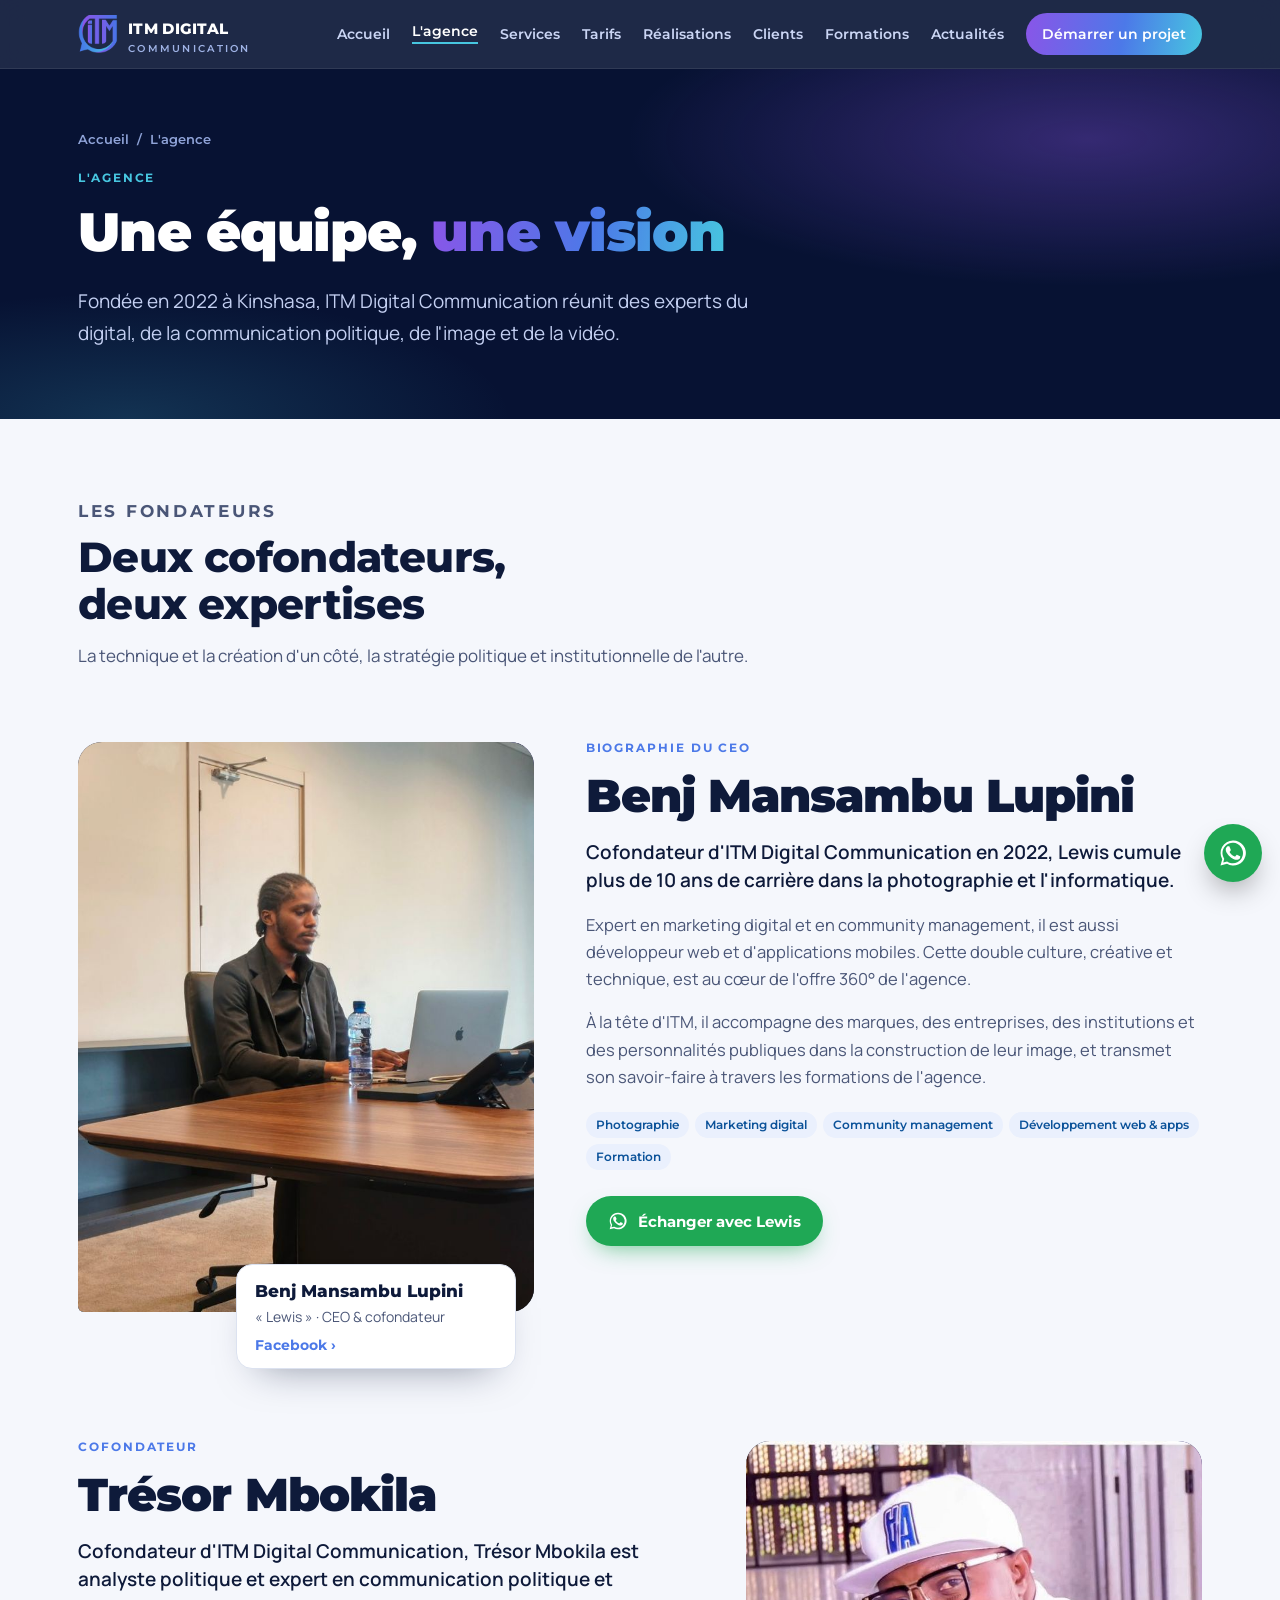
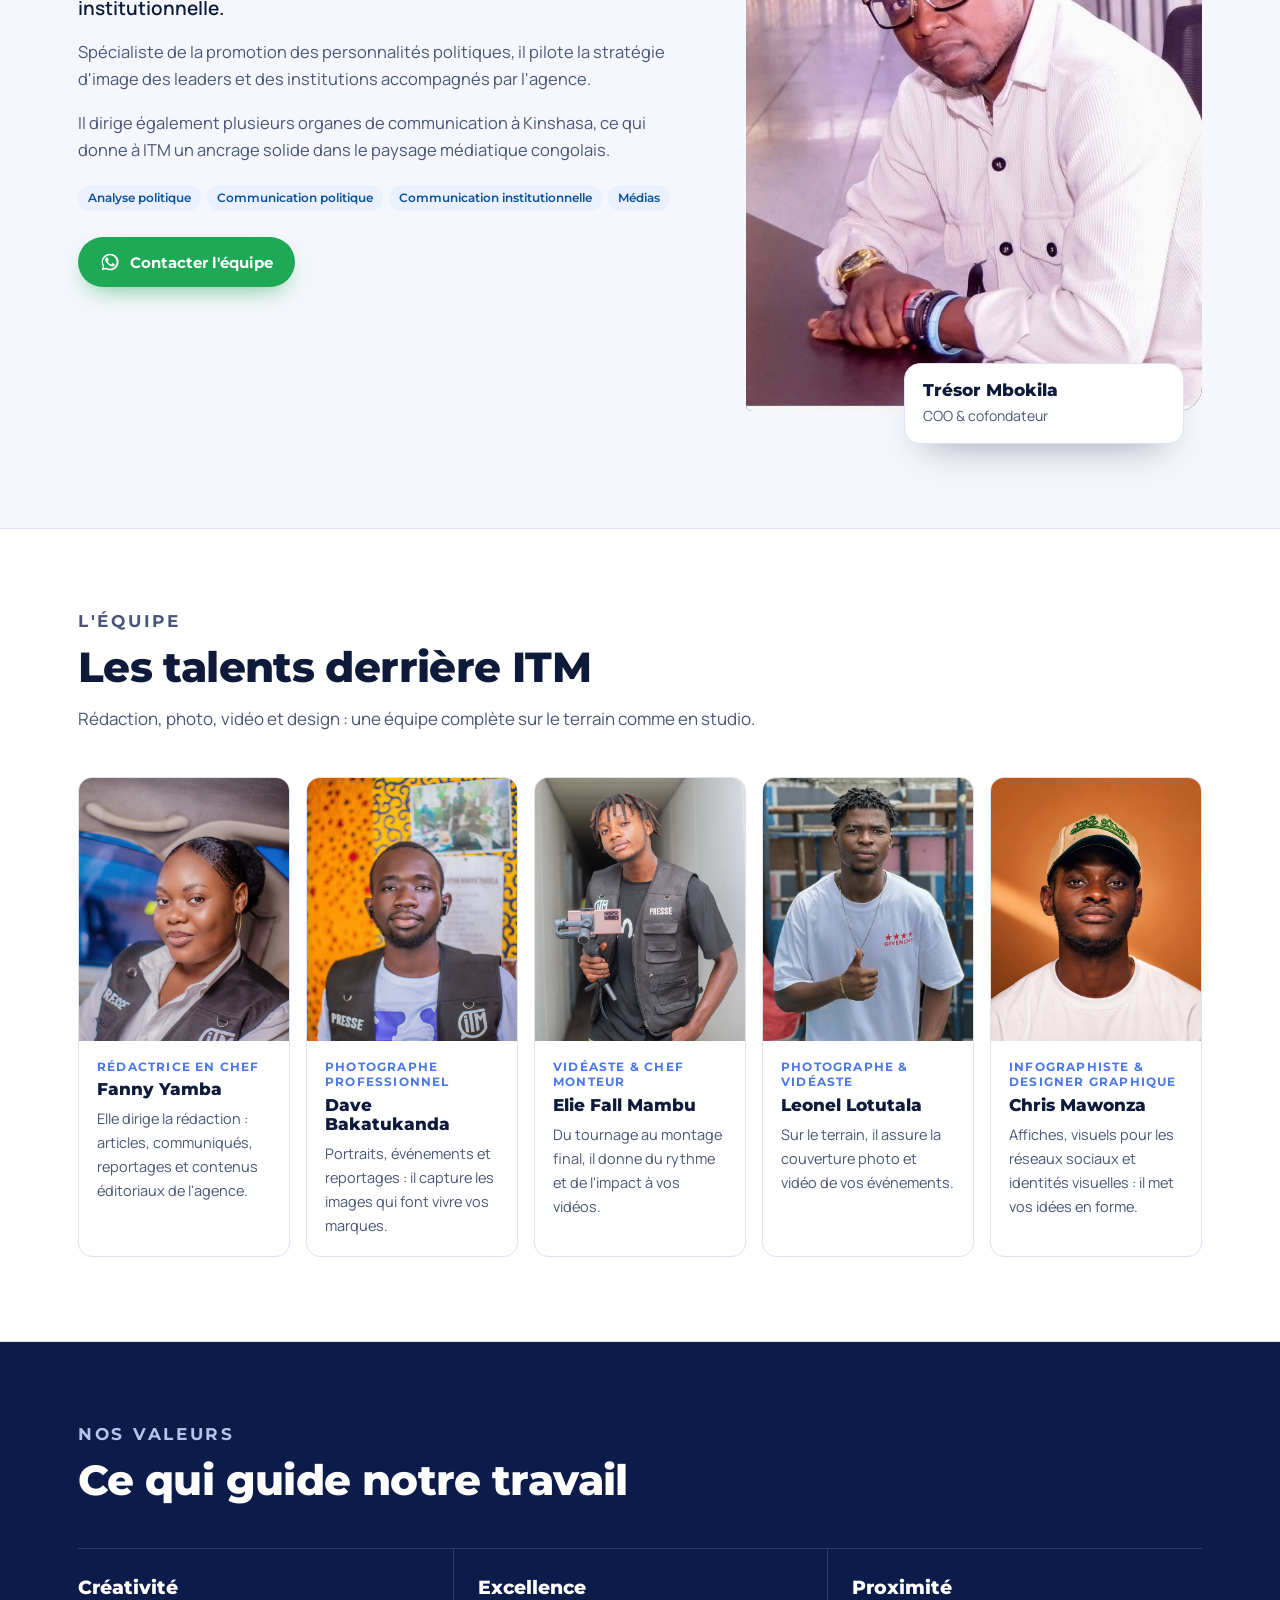
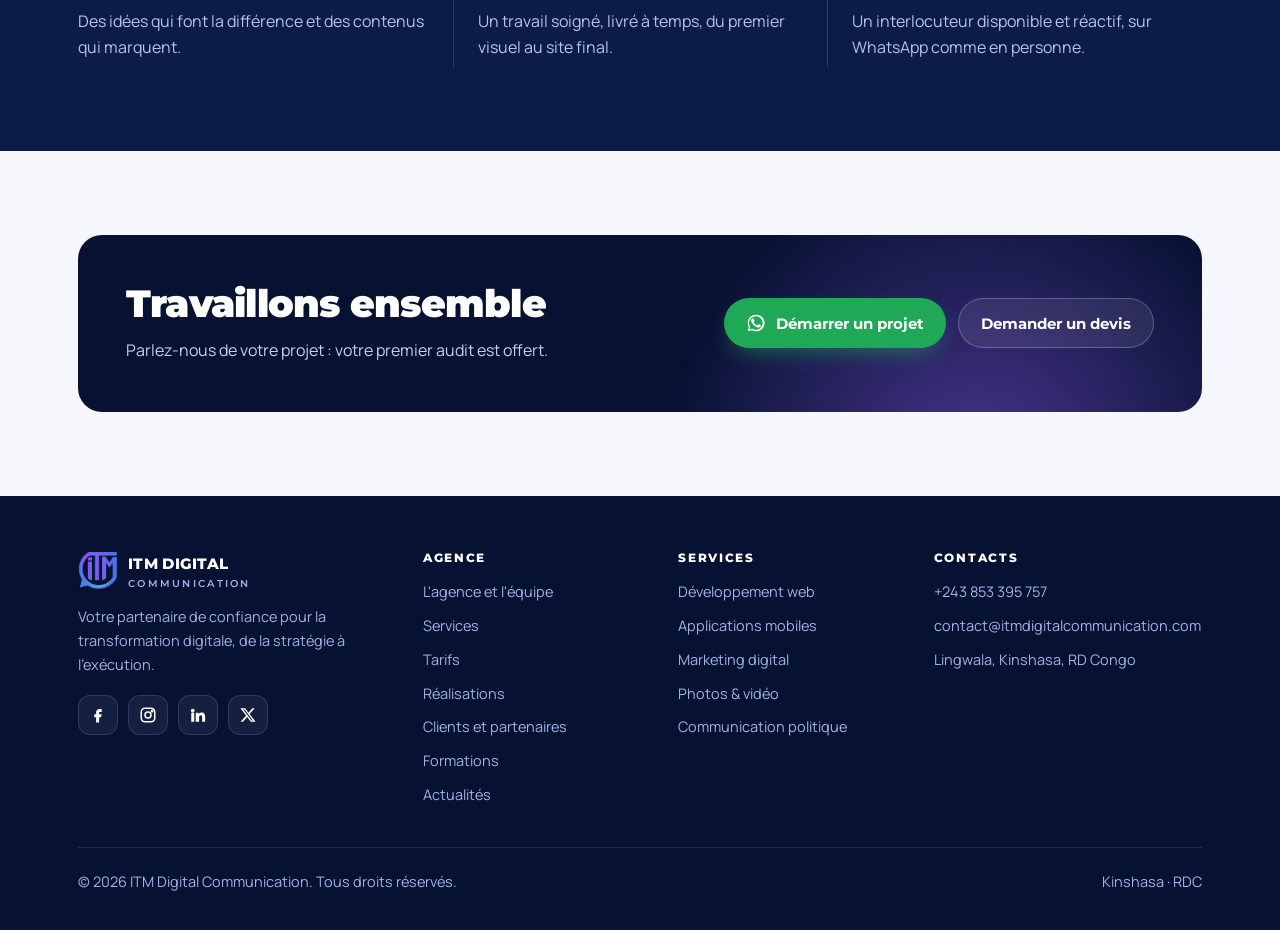
==== a-propos/index.html @ 5e66fd8f "WhatsApp : lien WhatsApp Business officiel de l'agence sur tous les boutons Co-Authored-By: Claude O" ====
<!doctype html>
<html lang="fr">
<head>
<meta charset="utf-8">
<meta name="viewport" content="width=device-width, initial-scale=1, viewport-fit=cover">
<title>L'agence et l'équipe : Benj Mansambu Lupini, CEO | ITM Digital Communication</title>
<meta name="description" content="Découvrez ITM Digital Communication, son CEO Benj Mansambu Lupini et l'équipe qui accompagne marques, entreprises et personnalités à Kinshasa.">
<link rel="canonical" href="https://itmdigitalcommunication.com/a-propos/">
<meta name="theme-color" content="#071233">
<link rel="icon" type="image/png" href="../assets/favicon.png">
<meta property="og:type" content="website">
<meta property="og:site_name" content="ITM Digital Communication">
<meta property="og:title" content="L'agence et l'équipe : Benj Mansambu Lupini, CEO | ITM Digital Communication">
<meta property="og:description" content="Découvrez ITM Digital Communication, son CEO Benj Mansambu Lupini et l'équipe qui accompagne marques, entreprises et personnalités à Kinshasa.">
<meta property="og:url" content="https://itmdigitalcommunication.com/a-propos/">
<meta property="og:image" content="https://itmdigitalcommunication.com/assets/itm-logo.png">
<meta property="og:locale" content="fr_CD">
<link rel="preconnect" href="https://fonts.googleapis.com">
<link rel="preconnect" href="https://fonts.gstatic.com" crossorigin>
<link rel="stylesheet" href="https://fonts.googleapis.com/css2?family=Montserrat:wght@500;700;800;900&family=Manrope:wght@400;500;600;700&display=swap">
<link rel="stylesheet" href="../assets/style.css?v=d82f6a3d">
<script type="application/ld+json">{"@context": "https://schema.org", "@type": "ProfessionalService", "name": "ITM Digital Communication", "url": "https://itmdigitalcommunication.com/", "logo": "https://itmdigitalcommunication.com/assets/itm-logo.png", "image": "https://itmdigitalcommunication.com/assets/itm-logo.png", "email": "contact@itmdigitalcommunication.com", "telephone": "+243853395757", "priceRange": "$$", "address": {"@type": "PostalAddress", "addressLocality": "Lingwala, Kinshasa", "addressCountry": "CD"}, "areaServed": "République démocratique du Congo", "sameAs": ["https://www.facebook.com/benjmansambu1"], "foundingDate": "2022", "founder": [{"@type": "Person", "name": "Benj Mansambu Lupini", "jobTitle": "CEO"}, {"@type": "Person", "name": "Trésor Mbokila", "jobTitle": "COO"}], "description": "Agence 360° : marketing digital, sites web, applications mobiles, photo et vidéo, communication politique et de marque."}</script><script type="application/ld+json">{"@context": "https://schema.org", "@graph": [{"@type": "Person", "name": "Benj Mansambu Lupini", "alternateName": "Lewis", "jobTitle": "CEO et cofondateur", "worksFor": {"@type": "Organization", "name": "ITM Digital Communication"}, "sameAs": ["https://www.facebook.com/benjmansambu1"], "image": "https://itmdigitalcommunication.com/assets/img/team/ceo.jpg"}, {"@type": "Person", "name": "Trésor Mbokila", "jobTitle": "COO et cofondateur", "worksFor": {"@type": "Organization", "name": "ITM Digital Communication"}, "image": "https://itmdigitalcommunication.com/assets/img/team/coo.jpg"}, {"@type": "Person", "name": "Fanny Yamba", "jobTitle": "Rédactrice en chef", "worksFor": {"@type": "Organization", "name": "ITM Digital Communication"}}, {"@type": "Person", "name": "Dave Bakatukanda", "jobTitle": "Photographe professionnel", "worksFor": {"@type": "Organization", "name": "ITM Digital Communication"}}, {"@type": "Person", "name": "Elie Fall Mambu", "jobTitle": "Vidéaste & chef monteur", "worksFor": {"@type": "Organization", "name": "ITM Digital Communication"}}, {"@type": "Person", "name": "Leonel Lotutala", "jobTitle": "Photographe & vidéaste", "worksFor": {"@type": "Organization", "name": "ITM Digital Communication"}}, {"@type": "Person", "name": "Chris Mawonza", "jobTitle": "Infographiste & designer graphique", "worksFor": {"@type": "Organization", "name": "ITM Digital Communication"}}]}</script>
</head>
<body>
<header class="top"><div class="wrap">
  <a class="brand" href="../" aria-label="ITM Digital Communication, accueil"><img src="../assets/itm-icon.png" alt="" width="40" height="40"><span><b>ITM DIGITAL</b><small>COMMUNICATION</small></span></a>
  <button class="burger" id="burger" aria-label="Ouvrir le menu" aria-expanded="false" aria-controls="nav"><svg viewBox="0 0 24 24" fill="none" stroke="currentColor" stroke-width="2" stroke-linecap="round"><path d="M4 7h16M4 12h16M4 17h16"/></svg></button>
  <nav class="nav" id="nav" aria-label="Navigation principale"><a href="../">Accueil</a><a href="../a-propos/" aria-current="page">L'agence</a><a href="../services-presence-en-ligne/">Services</a><a href="../tarification-services/">Tarifs</a><a href="../portfolio-galerie/">Réalisations</a><a href="../clients-et-partenaires-agence-de-communication/">Clients</a><a href="../formations/">Formations</a><a href="https://actualites.itmdigitalcommunication.com/">Actualités</a><a class="btn btn-grad btn-sm" href="../contact/">Démarrer un projet</a></nav>
</div></header>
<main>
<section class="page-head"><div class="wrap">
  <nav class="crumbs" aria-label="Fil d'Ariane"><a href="../">Accueil</a><span>/</span><span>L'agence</span></nav>
  <p class="eyebrow" style="margin-top:22px">L'agence</p>
  <h1>Une équipe, <span class="grad-text">une vision</span></h1>
  <p class="lead">Fondée en 2022 à Kinshasa, ITM Digital Communication réunit des experts du digital, de la communication politique, de l'image et de la vidéo.</p>
  
</div></section>
<section class="sec"><div class="wrap founders">
  <div class="sec-head" style="margin-bottom:0"><p class="eyebrow">Les fondateurs</p><h2>Deux cofondateurs, deux expertises</h2><p>La technique et la création d'un côté, la stratégie politique et institutionnelle de l'autre.</p></div>
  <article class="bio">
    <div class="bio-visual">
      <div class="portrait"><img class="photo" src="../assets/img/team/ceo.jpg" alt="Benj Mansambu Lupini, CEO &amp; cofondateur" loading="lazy" decoding="async"></div>
      <div class="bio-card"><b>Benj Mansambu Lupini</b><span>« Lewis » · CEO &amp; cofondateur</span><a class="link" href="https://www.facebook.com/benjmansambu1" target="_blank" rel="noopener">Facebook ›</a></div>
    </div>
    <div class="bio-text">
      <p class="eyebrow">Biographie du CEO</p>
      <h2>Benj Mansambu Lupini</h2>
      <p class="bio-lead">Cofondateur d'ITM Digital Communication en 2022, Lewis cumule plus de 10 ans de carrière dans la photographie et l'informatique.</p>
      <p>Expert en marketing digital et en community management, il est aussi développeur web et d'applications mobiles. Cette double culture, créative et technique, est au cœur de l'offre 360° de l'agence.</p><p>À la tête d'ITM, il accompagne des marques, des entreprises, des institutions et des personnalités publiques dans la construction de leur image, et transmet son savoir-faire à travers les formations de l'agence.</p>
      <ul class="tags" style="margin-top:6px"><li>Photographie</li><li>Marketing digital</li><li>Community management</li><li>Développement web &amp; apps</li><li>Formation</li></ul>
      <div class="ctas" style="margin-top:10px"><a class="btn btn-wa" data-wa="Bonjour Lewis, je souhaite échanger avec vous au sujet d&#x27;un projet." href="https://wa.me/message/LXFMLLVHO4UTO1"><svg viewBox="0 0 24 24" fill="currentColor" aria-hidden="true"><path d="M17.5 14.4c-.3-.1-1.7-.8-2-.9-.3-.1-.5-.1-.7.1-.2.3-.8.9-.9 1.1-.2.2-.3.2-.6.1-.3-.1-1.2-.5-2.3-1.4-.9-.8-1.4-1.7-1.6-2-.2-.3 0-.5.1-.6l.4-.5c.1-.2.2-.3.3-.5.1-.2 0-.4 0-.5l-.9-2.2c-.2-.6-.5-.5-.7-.5h-.6c-.2 0-.5.1-.8.4-.3.3-1 1-1 2.4s1 2.8 1.2 3c.1.2 2 3.1 4.9 4.3.7.3 1.2.5 1.6.6.7.2 1.3.2 1.8.1.6-.1 1.7-.7 1.9-1.4.2-.7.2-1.2.2-1.4-.1-.1-.3-.2-.6-.3zM12 2a10 10 0 0 0-8.6 15l-1.4 5 5.2-1.4A10 10 0 1 0 12 2zm0 18.2c-1.6 0-3.1-.4-4.4-1.2l-.3-.2-3.1.8.8-3-.2-.3A8.2 8.2 0 1 1 12 20.2z"/></svg>Échanger avec Lewis</a></div>
    </div>
  </article>
  <article class="bio rev">
    <div class="bio-visual">
      <div class="portrait"><img class="photo" src="../assets/img/team/coo.jpg" alt="Trésor Mbokila, COO &amp; cofondateur" loading="lazy" decoding="async"></div>
      <div class="bio-card"><b>Trésor Mbokila</b><span>COO &amp; cofondateur</span></div>
    </div>
    <div class="bio-text">
      <p class="eyebrow">Cofondateur</p>
      <h2>Trésor Mbokila</h2>
      <p class="bio-lead">Cofondateur d'ITM Digital Communication, Trésor Mbokila est analyste politique et expert en communication politique et institutionnelle.</p>
      <p>Spécialiste de la promotion des personnalités politiques, il pilote la stratégie d'image des leaders et des institutions accompagnés par l'agence.</p><p>Il dirige également plusieurs organes de communication à Kinshasa, ce qui donne à ITM un ancrage solide dans le paysage médiatique congolais.</p>
      <ul class="tags" style="margin-top:6px"><li>Analyse politique</li><li>Communication politique</li><li>Communication institutionnelle</li><li>Médias</li></ul>
      <div class="ctas" style="margin-top:10px"><a class="btn btn-wa" data-wa="Bonjour, je souhaite échanger avec Trésor Mbokila au sujet d&#x27;une communication politique ou institutionnelle." href="https://wa.me/message/LXFMLLVHO4UTO1"><svg viewBox="0 0 24 24" fill="currentColor" aria-hidden="true"><path d="M17.5 14.4c-.3-.1-1.7-.8-2-.9-.3-.1-.5-.1-.7.1-.2.3-.8.9-.9 1.1-.2.2-.3.2-.6.1-.3-.1-1.2-.5-2.3-1.4-.9-.8-1.4-1.7-1.6-2-.2-.3 0-.5.1-.6l.4-.5c.1-.2.2-.3.3-.5.1-.2 0-.4 0-.5l-.9-2.2c-.2-.6-.5-.5-.7-.5h-.6c-.2 0-.5.1-.8.4-.3.3-1 1-1 2.4s1 2.8 1.2 3c.1.2 2 3.1 4.9 4.3.7.3 1.2.5 1.6.6.7.2 1.3.2 1.8.1.6-.1 1.7-.7 1.9-1.4.2-.7.2-1.2.2-1.4-.1-.1-.3-.2-.6-.3zM12 2a10 10 0 0 0-8.6 15l-1.4 5 5.2-1.4A10 10 0 1 0 12 2zm0 18.2c-1.6 0-3.1-.4-4.4-1.2l-.3-.2-3.1.8.8-3-.2-.3A8.2 8.2 0 1 1 12 20.2z"/></svg>Contacter l'équipe</a></div>
    </div>
  </article>
</div></section>
<section class="sec alt"><div class="wrap">
  <div class="sec-head"><p class="eyebrow">L'équipe</p><h2>Les talents derrière ITM</h2><p>Rédaction, photo, vidéo et design : une équipe complète sur le terrain comme en studio.</p></div>
  <div class="team-grid"><article class="member"><img src="../assets/img/team/fanny.jpg" alt="Fanny Yamba, Rédactrice en chef" loading="lazy" decoding="async"><div class="m-body"><p class="role">Rédactrice en chef</p><h3>Fanny Yamba</h3><p>Elle dirige la rédaction : articles, communiqués, reportages et contenus éditoriaux de l'agence.</p></div></article><article class="member"><img src="../assets/img/team/dave.jpg" alt="Dave Bakatukanda, Photographe professionnel" loading="lazy" decoding="async"><div class="m-body"><p class="role">Photographe professionnel</p><h3>Dave Bakatukanda</h3><p>Portraits, événements et reportages : il capture les images qui font vivre vos marques.</p></div></article><article class="member"><img src="../assets/img/team/elie.jpg" alt="Elie Fall Mambu, Vidéaste &amp; chef monteur" loading="lazy" decoding="async"><div class="m-body"><p class="role">Vidéaste &amp; chef monteur</p><h3>Elie Fall Mambu</h3><p>Du tournage au montage final, il donne du rythme et de l'impact à vos vidéos.</p></div></article><article class="member"><img src="../assets/img/team/leonel.jpg" alt="Leonel Lotutala, Photographe &amp; vidéaste" loading="lazy" decoding="async"><div class="m-body"><p class="role">Photographe &amp; vidéaste</p><h3>Leonel Lotutala</h3><p>Sur le terrain, il assure la couverture photo et vidéo de vos événements.</p></div></article><article class="member"><img src="../assets/img/team/chris.jpg" alt="Chris Mawonza, Infographiste &amp; designer graphique" loading="lazy" decoding="async"><div class="m-body"><p class="role">Infographiste &amp; designer graphique</p><h3>Chris Mawonza</h3><p>Affiches, visuels pour les réseaux sociaux et identités visuelles : il met vos idées en forme.</p></div></article></div>
</div></section>
<section class="sec dark"><div class="wrap">
  <div class="sec-head"><p class="eyebrow">Nos valeurs</p><h2>Ce qui guide notre travail</h2></div>
  <div class="why">
    <div><h3>Créativité</h3><p>Des idées qui font la différence et des contenus qui marquent.</p></div>
    <div><h3>Excellence</h3><p>Un travail soigné, livré à temps, du premier visuel au site final.</p></div>
    <div><h3>Proximité</h3><p>Un interlocuteur disponible et réactif, sur WhatsApp comme en personne.</p></div>
  </div>
</div></section>
<section class="sec tight"><div class="wrap"><div class="cta-band">
  <div><h2>Travaillons ensemble</h2><p>Parlez-nous de votre projet : votre premier audit est offert.</p></div>
  <div class="ctas"><a class="btn btn-wa" data-wa="Bonjour ITM Digital, je souhaite démarrer un projet et profiter de l&#x27;audit offert." href="https://wa.me/message/LXFMLLVHO4UTO1"><svg viewBox="0 0 24 24" fill="currentColor" aria-hidden="true"><path d="M17.5 14.4c-.3-.1-1.7-.8-2-.9-.3-.1-.5-.1-.7.1-.2.3-.8.9-.9 1.1-.2.2-.3.2-.6.1-.3-.1-1.2-.5-2.3-1.4-.9-.8-1.4-1.7-1.6-2-.2-.3 0-.5.1-.6l.4-.5c.1-.2.2-.3.3-.5.1-.2 0-.4 0-.5l-.9-2.2c-.2-.6-.5-.5-.7-.5h-.6c-.2 0-.5.1-.8.4-.3.3-1 1-1 2.4s1 2.8 1.2 3c.1.2 2 3.1 4.9 4.3.7.3 1.2.5 1.6.6.7.2 1.3.2 1.8.1.6-.1 1.7-.7 1.9-1.4.2-.7.2-1.2.2-1.4-.1-.1-.3-.2-.6-.3zM12 2a10 10 0 0 0-8.6 15l-1.4 5 5.2-1.4A10 10 0 1 0 12 2zm0 18.2c-1.6 0-3.1-.4-4.4-1.2l-.3-.2-3.1.8.8-3-.2-.3A8.2 8.2 0 1 1 12 20.2z"/></svg>Démarrer un projet</a><a class="btn btn-ghost" href="../contact/">Demander un devis</a></div>
</div></div></section>

</main>
<footer><div class="wrap">
  <div class="fgrid">
    <div class="fbrand">
      <a class="brand" href="../"><img src="../assets/itm-icon.png" alt="" width="40" height="40"><span><b>ITM DIGITAL</b><small>COMMUNICATION</small></span></a>
      <p>Votre partenaire de confiance pour la transformation digitale, de la stratégie à l'exécution.</p>
      <div class="social">
        <a href="https://www.facebook.com/benjmansambu1" aria-label="Facebook" target="_blank" rel="noopener"><svg viewBox="0 0 24 24" fill="currentColor"><path d="M14 8h3V4h-3c-2.8 0-4.5 1.8-4.5 4.6V11H7v4h2.5v7h4v-7H16l1-4h-3.5V8.8c0-.5.3-.8.5-.8z"/></svg></a>
        <a href="https://www.instagram.com/" aria-label="Instagram" target="_blank" rel="noopener"><svg viewBox="0 0 24 24" fill="none" stroke="currentColor" stroke-width="2"><rect x="3" y="3" width="18" height="18" rx="5"/><circle cx="12" cy="12" r="4"/><circle cx="17.5" cy="6.5" r="1" fill="currentColor"/></svg></a>
        <a href="https://www.linkedin.com/" aria-label="LinkedIn" target="_blank" rel="noopener"><svg viewBox="0 0 24 24" fill="currentColor"><path d="M4.98 3.5a2.5 2.5 0 1 1 0 5 2.5 2.5 0 0 1 0-5zM3 9h4v12H3zM9 9h3.8v1.7h.1c.5-1 1.8-2 3.8-2 4 0 4.8 2.6 4.8 6V21h-4v-5.6c0-1.3 0-3-1.9-3s-2.1 1.4-2.1 2.9V21H9z"/></svg></a>
        <a href="https://x.com/" aria-label="X (Twitter)" target="_blank" rel="noopener"><svg viewBox="0 0 24 24" fill="currentColor"><path d="M17.8 3h3.1l-6.8 7.8 8 10.2h-6.3l-4.9-6.4L5.3 21H2.2l7.3-8.3L1.8 3h6.4l4.4 5.9zm-1.1 16.2h1.7L7.4 4.7H5.6z"/></svg></a>
      </div>
    </div>
    <div><h4>Agence</h4><ul>
      <li><a href="../a-propos/">L'agence et l'équipe</a></li><li><a href="../services-presence-en-ligne/">Services</a></li><li><a href="../tarification-services/">Tarifs</a></li>
      <li><a href="../portfolio-galerie/">Réalisations</a></li><li><a href="../clients-et-partenaires-agence-de-communication/">Clients et partenaires</a></li>
      <li><a href="../formations/">Formations</a></li><li><a href="https://actualites.itmdigitalcommunication.com/">Actualités</a></li></ul></div>
    <div><h4>Services</h4><ul>
      <li><a href="../services-presence-en-ligne/#web">Développement web</a></li><li><a href="../services-presence-en-ligne/#web">Applications mobiles</a></li>
      <li><a href="../services-presence-en-ligne/#marketing">Marketing digital</a></li><li><a href="../services-presence-en-ligne/#audiovisuel">Photos &amp; vidéo</a></li>
      <li><a href="../services-presence-en-ligne/#branding">Communication politique</a></li></ul></div>
    <div><h4>Contacts</h4><ul>
      <li><a data-wa="Bonjour ITM Digital !" href="https://wa.me/message/LXFMLLVHO4UTO1">+243 853 395 757</a></li>
      <li><a href="mailto:contact@itmdigitalcommunication.com">contact@itmdigitalcommunication.com</a></li>
      <li>Lingwala, Kinshasa, RD Congo</li></ul></div>
  </div>
  <div class="fbottom"><span>© <span class="yr">2026</span> ITM Digital Communication. Tous droits réservés.</span><span>Kinshasa · RDC</span></div>
</div></footer>
<a class="fab" data-wa="Bonjour ITM Digital !" href="https://wa.me/message/LXFMLLVHO4UTO1" aria-label="Nous écrire sur WhatsApp"><svg viewBox="0 0 24 24" fill="currentColor" aria-hidden="true"><path d="M17.5 14.4c-.3-.1-1.7-.8-2-.9-.3-.1-.5-.1-.7.1-.2.3-.8.9-.9 1.1-.2.2-.3.2-.6.1-.3-.1-1.2-.5-2.3-1.4-.9-.8-1.4-1.7-1.6-2-.2-.3 0-.5.1-.6l.4-.5c.1-.2.2-.3.3-.5.1-.2 0-.4 0-.5l-.9-2.2c-.2-.6-.5-.5-.7-.5h-.6c-.2 0-.5.1-.8.4-.3.3-1 1-1 2.4s1 2.8 1.2 3c.1.2 2 3.1 4.9 4.3.7.3 1.2.5 1.6.6.7.2 1.3.2 1.8.1.6-.1 1.7-.7 1.9-1.4.2-.7.2-1.2.2-1.4-.1-.1-.3-.2-.6-.3zM12 2a10 10 0 0 0-8.6 15l-1.4 5 5.2-1.4A10 10 0 1 0 12 2zm0 18.2c-1.6 0-3.1-.4-4.4-1.2l-.3-.2-3.1.8.8-3-.2-.3A8.2 8.2 0 1 1 12 20.2z"/></svg></a>
<script src="../assets/site.js?v=1504286c"></script>
</body>
</html>
---- assets/style.css ----
/* ITM Digital Communication — design system
   Layout: navy "broadcast" page heads with the speech-bubble signal motif, light working sections, shop and price cards echo the course flyer. */
:root{
  --navy-900:#071233;
  --navy-800:#0c1c4a;
  --brand-navy:#0B5299;
  --violet:#8A55E8;
  --blue:#4C79E8;
  --cyan:#47C6E0;
  --paper:#F5F7FC;
  --ink:#0E1A3A;
  --ink-soft:#4A5677;
  --line:#DCE2F0;
  --tint:#EAF0FD;
  --white:#FFFFFF;
  --wa:#1FA855;
  --gold:#F2B33D;
  --grad:linear-gradient(100deg,var(--violet),var(--blue) 55%,var(--cyan));
  --f-display:"Montserrat",system-ui,-apple-system,"Segoe UI",Arial,sans-serif;
  --f-body:"Manrope",system-ui,-apple-system,"Segoe UI",Arial,sans-serif;
  --r:14px;
  color-scheme:light;
}
*{box-sizing:border-box}
[hidden]{display:none!important}
html{scroll-behavior:smooth;-webkit-text-size-adjust:100%}
body{margin:0;background:var(--paper);color:var(--ink);font:16px/1.65 var(--f-body);overflow-x:hidden}
img{max-width:100%;display:block}
a{color:inherit}
h1,h2,h3,h4{font-family:var(--f-display);line-height:1.12;margin:0;text-wrap:balance}
p{margin:0}
.wrap{max-width:1160px;margin:0 auto;padding-left:max(18px,env(safe-area-inset-left,0px));padding-right:max(18px,env(safe-area-inset-right,0px))}
.eyebrow{font:700 12px/1 var(--f-display);letter-spacing:.16em;text-transform:uppercase;color:var(--blue)}
.dark .eyebrow,.page-head .eyebrow,.hero .eyebrow{color:var(--cyan)}
.grad-text{background:var(--grad);-webkit-background-clip:text;background-clip:text;color:transparent}
:focus-visible{outline:3px solid var(--cyan);outline-offset:3px;border-radius:6px}
.sr{position:absolute;width:1px;height:1px;overflow:hidden;clip:rect(0 0 0 0)}

/* Buttons */
.btn{display:inline-flex;align-items:center;justify-content:center;gap:10px;min-height:50px;padding:0 22px;border-radius:999px;font:700 15px/1 var(--f-display);text-decoration:none;border:0;cursor:pointer;transition:transform .15s ease,box-shadow .15s ease}
.btn svg{width:20px;height:20px;flex:none}
.btn:hover{transform:translateY(-2px)}
.btn-wa{background:var(--wa);color:#fff;box-shadow:0 10px 24px -10px rgba(31,168,85,.7)}
.btn-grad{background:var(--grad);color:#fff;box-shadow:0 12px 28px -12px rgba(76,121,232,.8)}
.btn-ghost{background:rgba(255,255,255,.08);color:#fff;border:1px solid rgba(255,255,255,.24)}
.btn-line{background:var(--white);color:var(--ink);border:1px solid var(--line)}
.btn-sm{min-height:42px;padding:0 16px;font-size:14px}
.link{font:700 15px/1 var(--f-display);color:var(--blue);text-decoration:none;display:inline-flex;gap:6px;align-items:center}
.link:hover{text-decoration:underline}

/* Header */
.top{position:sticky;top:0;z-index:40;background:rgba(7,18,51,.9);backdrop-filter:blur(12px);-webkit-backdrop-filter:blur(12px);border-bottom:1px solid rgba(255,255,255,.08);padding-top:env(safe-area-inset-top,0px)}
.top .wrap{display:flex;align-items:center;justify-content:space-between;gap:16px;height:68px}
.brand{display:flex;align-items:center;gap:10px;text-decoration:none;color:#fff;flex:none}
.brand img{width:40px;height:auto}
.brand b{font:800 15px/1.05 var(--f-display);letter-spacing:.02em}
.brand small{display:block;font:600 9.5px/1 var(--f-display);letter-spacing:.24em;color:#9fb3e6;margin-top:3px}
.nav{display:flex;align-items:center;gap:22px}
.nav a{color:#cbd6f5;text-decoration:none;font:600 14px/1 var(--f-display);white-space:nowrap}
.nav a:hover,.nav a[aria-current="page"]{color:#fff}
.nav a[aria-current="page"]{box-shadow:inset 0 -2px 0 var(--cyan);padding-bottom:6px}
.nav .btn{color:#fff;box-shadow:none;padding-bottom:0}
.burger{display:none;background:none;border:0;color:#fff;width:44px;height:44px;cursor:pointer}
.burger svg{width:26px;height:26px}
@media (max-width:1180px){
  .nav{position:fixed;inset:68px 0 auto 0;margin-top:env(safe-area-inset-top,0px);flex-direction:column;align-items:stretch;gap:0;background:var(--navy-900);padding:6px max(18px,env(safe-area-inset-right,0px)) 20px max(18px,env(safe-area-inset-left,0px));border-bottom:1px solid rgba(255,255,255,.1);max-height:calc(100vh - 68px);overflow:auto}
  .nav:not(.open){display:none}
  .nav a{padding:15px 2px;border-bottom:1px solid rgba(255,255,255,.07);font-size:16px}
  .nav a[aria-current="page"]{box-shadow:none;color:var(--cyan)}
  .nav .btn{margin-top:14px;min-height:50px;border-bottom:0}
  .burger{display:grid;place-items:center}
}

/* Home hero */
.hero,.page-head{position:relative;background:var(--navy-900);color:#fff;overflow:hidden}
.hero::before,.page-head::before{content:"";position:absolute;inset:0;background:
  radial-gradient(60% 70% at 85% 20%,rgba(138,85,232,.35),transparent 60%),
  radial-gradient(50% 60% at 10% 100%,rgba(71,198,224,.18),transparent 60%);pointer-events:none}
.hero .wrap{position:relative;display:grid;grid-template-columns:1.15fr .85fr;gap:40px;align-items:center;padding-block:72px 84px}
.hero h1{font-size:clamp(34px,5.6vw,62px);font-weight:900;letter-spacing:-.02em;margin-top:16px}
.lead{margin-top:20px;font-size:clamp(16px,1.6vw,19px);color:#c4d0f2;max-width:36em}
.ctas{display:flex;flex-wrap:wrap;gap:12px;margin-top:30px}
.facts{display:flex;flex-wrap:wrap;gap:10px 22px;margin-top:34px;color:#9fb3e6;font:600 13px/1.3 var(--f-display)}
.facts span{display:inline-flex;align-items:center;gap:8px}
.facts i{width:7px;height:7px;border-radius:50%;background:var(--cyan);display:inline-block}
.signal{position:relative;aspect-ratio:1/1;max-width:420px;width:100%;justify-self:center}
.signal .ring{position:absolute;inset:0;border-radius:50%;border:1.5px solid rgba(159,179,230,.18)}
.signal .ring:nth-child(2){inset:12%;border-color:rgba(159,179,230,.24)}
.signal .ring:nth-child(3){inset:24%;border-color:rgba(159,179,230,.3)}
.signal .logo-disc{position:absolute;inset:30%;display:grid;place-items:center;background:#fff;border-radius:50% 50% 50% 14%;box-shadow:0 30px 70px -20px rgba(76,121,232,.8)}
.signal .logo-disc img{width:72%}
.signal .bubble{position:absolute;background:rgba(255,255,255,.07);border:1px solid rgba(255,255,255,.14);backdrop-filter:blur(6px);color:#e6ecff;font:700 12.5px/1.2 var(--f-display);padding:10px 14px;border-radius:14px 14px 14px 4px;white-space:nowrap}
.signal .b1{top:6%;left:4%}.signal .b2{top:30%;right:-2%;border-radius:14px 14px 4px 14px}
.signal .b3{bottom:14%;left:-2%}.signal .b4{bottom:2%;right:10%;border-radius:14px 14px 4px 14px}
.signal .bubble b{display:block;font-size:10px;letter-spacing:.14em;color:var(--cyan);margin-bottom:3px;text-transform:uppercase}
@media (prefers-reduced-motion:no-preference){
  .signal .ring{animation:pulse 4.5s ease-in-out infinite}
  .signal .ring:nth-child(2){animation-delay:.6s}.signal .ring:nth-child(3){animation-delay:1.2s}
  @keyframes pulse{0%,100%{transform:scale(1);opacity:1}50%{transform:scale(1.035);opacity:.55}}
}
@media (max-width:860px){
  .hero .wrap{grid-template-columns:1fr;padding-block:40px 56px;gap:24px}
  .signal{max-width:290px;order:-1}
  .signal .bubble{font-size:11px;padding:8px 11px}
  .signal .b2{top:22%;right:-6%}.signal .b4{right:0}
}

/* Inner page head */
.page-head .wrap{position:relative;padding-block:64px 70px;display:grid;gap:4px;max-width:1160px}
.page-head h1{font-size:clamp(32px,5vw,54px);font-weight:900;letter-spacing:-.02em;margin-top:14px;max-width:16em}
.crumbs{font:600 13px/1 var(--f-display);color:#8fa3d8;display:flex;gap:8px;flex-wrap:wrap}
.crumbs a{text-decoration:none}.crumbs a:hover{color:#fff}
@media (max-width:600px){.page-head .wrap{padding-block:40px 48px}}

/* Sections */
.sec{padding-block:84px}
.sec.tight{padding-top:0}
.dark{background:var(--navy-800);color:#fff}
.dark p,.dark .muted{color:#b6c3ea}
.alt{background:var(--white);border-block:1px solid var(--line)}
.sec-head{display:grid;gap:14px;max-width:720px;margin-bottom:44px}
.sec-head h2{font-size:clamp(28px,3.6vw,42px);font-weight:800;letter-spacing:-.015em}
.sec-head p{color:var(--ink-soft);font-size:17px}
.dark .sec-head p{color:#b6c3ea}
.split-head{display:flex;justify-content:space-between;align-items:end;gap:20px;flex-wrap:wrap;margin-bottom:36px}
.split-head .sec-head{margin-bottom:0}
@media (max-width:600px){.sec{padding-block:58px}.sec-head{margin-bottom:30px}}

/* Generic grids */
.grid{display:grid;gap:18px}
.g2{grid-template-columns:repeat(2,minmax(0,1fr))}
.g3{grid-template-columns:repeat(3,minmax(0,1fr))}
.g4{grid-template-columns:repeat(4,minmax(0,1fr))}
@media (max-width:960px){.g3,.g4{grid-template-columns:repeat(2,minmax(0,1fr))}}
@media (max-width:600px){.g2,.g3,.g4{grid-template-columns:1fr}}

/* Service card */
.svc{background:var(--white);border:1px solid var(--line);border-radius:var(--r);padding:28px 26px;display:grid;gap:12px;align-content:start;transition:border-color .2s,transform .2s;text-decoration:none}
a.svc:hover{border-color:#b9c6ee;transform:translateY(-3px)}
.ico{width:48px;height:48px;border-radius:14px 14px 14px 4px;display:grid;place-items:center;background:var(--grad);color:#fff;flex:none}
.ico svg{width:24px;height:24px}
.svc h3{font-size:19px;font-weight:800}
.svc p{color:var(--ink-soft);font-size:15px}
.tags{margin:4px 0 0;padding:0;list-style:none;display:flex;flex-wrap:wrap;gap:6px}
.tags li{font:600 12px/1 var(--f-display);color:var(--brand-navy);background:var(--tint);padding:7px 10px;border-radius:999px}

/* Split feature (text + visual) */
.feature{display:grid;grid-template-columns:1fr 1fr;gap:48px;align-items:center}
.feature.rev .f-visual{order:-1}
.feature h2{font-size:clamp(26px,3.2vw,38px);font-weight:800;letter-spacing:-.015em}
.feature .f-text{display:grid;gap:16px;min-width:0}
.feature .f-text > p{color:var(--ink-soft);font-size:17px}
.checks{list-style:none;margin:0;padding:0;display:grid;gap:10px}
.checks li{display:grid;grid-template-columns:22px 1fr;gap:10px;font-size:15.5px}
.checks svg{width:20px;height:20px;color:var(--blue);margin-top:3px}
.dark .checks svg{color:var(--cyan)}
.cols2{grid-template-columns:repeat(2,minmax(0,1fr));column-gap:20px}
@media (max-width:860px){.feature{grid-template-columns:1fr;gap:28px}.feature.rev .f-visual{order:0}}
@media (max-width:480px){.cols2{grid-template-columns:1fr}}

/* Brand visual panels (stand in for photos) */
.panel{position:relative;border-radius:20px;overflow:hidden;background:var(--navy-900);aspect-ratio:4/3;max-width:100%;color:#fff;isolation:isolate}
.panel::before{content:"";position:absolute;inset:0;z-index:-1;background:
  radial-gradient(70% 80% at 80% 10%,rgba(138,85,232,.55),transparent 60%),
  radial-gradient(60% 70% at 0% 100%,rgba(71,198,224,.35),transparent 60%)}
.panel .pmark{position:absolute;right:-8%;bottom:-14%;width:62%;opacity:.12;filter:grayscale(1) brightness(3)}
.panel .pcontent{position:absolute;inset:0;padding:26px;display:flex;flex-direction:column;justify-content:space-between}
.panel .ptag{align-self:flex-start;font:700 11px/1 var(--f-display);letter-spacing:.14em;text-transform:uppercase;padding:8px 12px;border-radius:999px;background:rgba(255,255,255,.1);border:1px solid rgba(255,255,255,.2)}
.panel .pbig{font:900 clamp(26px,3.4vw,40px)/1.02 var(--f-display);letter-spacing:-.02em;max-width:11em}
.panel .pline{display:flex;flex-wrap:wrap;gap:8px}
.panel .pline span{font:600 12px/1 var(--f-display);padding:8px 11px;border-radius:10px 10px 10px 3px;background:rgba(255,255,255,.08);border:1px solid rgba(255,255,255,.14)}
.panel.photo img.cover{position:absolute;inset:0;width:100%;height:100%;object-fit:cover;z-index:-1}

/* Why digital */
.why{display:grid;grid-template-columns:repeat(3,minmax(0,1fr));gap:0;border-top:1px solid rgba(255,255,255,.14)}
.why > div{padding:28px 24px 6px 0;display:grid;gap:10px;align-content:start}
.why > div + div{padding-left:24px;border-left:1px solid rgba(255,255,255,.14)}
.why .k{font:900 32px/1 var(--f-display);letter-spacing:-.02em}
.why h3{font-size:19px;font-weight:800}
@media (max-width:760px){.why{grid-template-columns:1fr}.why > div,.why > div + div{padding:22px 0 0;border-left:0}.why > div + div{border-top:1px solid rgba(255,255,255,.14);margin-top:20px}}

/* Steps */
.steps{display:grid;grid-template-columns:repeat(4,minmax(0,1fr));border-top:1px solid rgba(255,255,255,.14)}
.step{padding:26px 22px 6px 0;display:grid;gap:10px;align-content:start}
.step + .step{padding-left:22px;border-left:1px solid rgba(255,255,255,.14)}
.step .n{font:800 13px/1 var(--f-display);color:var(--cyan);letter-spacing:.1em}
.step h3{font-size:18px;font-weight:800}
.step p{font-size:15px}
@media (max-width:860px){.steps{grid-template-columns:1fr 1fr}.step:nth-child(3){padding-left:0;border-left:0}.step:nth-child(n+3){border-top:1px solid rgba(255,255,255,.14);margin-top:20px}}
@media (max-width:520px){.steps{grid-template-columns:1fr}.step,.step + .step{padding-left:0;border-left:0}.step + .step{border-top:1px solid rgba(255,255,255,.14);margin-top:16px}}

/* Stats */
.stats{display:grid;grid-template-columns:repeat(4,minmax(0,1fr));gap:18px}
.stat{border-left:3px solid var(--blue);padding:4px 0 4px 16px}
.stat b{display:block;font:900 clamp(34px,4vw,46px)/1 var(--f-display);letter-spacing:-.02em;font-variant-numeric:tabular-nums}
.stat span{display:block;margin-top:8px;color:var(--ink-soft);font:600 14px/1.3 var(--f-display)}
.dark .stat{border-color:var(--cyan)}.dark .stat span{color:#b6c3ea}
@media (max-width:760px){.stats{grid-template-columns:1fr 1fr;row-gap:28px}}

/* Testimonials */
.quote{background:var(--white);border:1px solid var(--line);border-radius:var(--r);padding:26px;display:grid;gap:18px;align-content:space-between}
.quote .stars{color:var(--gold);letter-spacing:2px;font-size:15px}
.quote blockquote{margin:0;font-size:16px;line-height:1.6}
.who{display:flex;gap:12px;align-items:center}
.avatar{width:44px;height:44px;border-radius:50%;display:grid;place-items:center;background:var(--grad);color:#fff;font:800 15px/1 var(--f-display);flex:none}
.who b{font:800 15px/1.2 var(--f-display);display:block}
.who small{color:var(--ink-soft);font-size:13px}

/* FAQ */
.faq{display:grid;gap:10px;max-width:860px}
.faq details{background:var(--white);border:1px solid var(--line);border-radius:var(--r);padding:0 22px}
.faq summary{cursor:pointer;list-style:none;display:flex;justify-content:space-between;gap:16px;align-items:center;padding:20px 0;font:800 17px/1.3 var(--f-display)}
.faq summary::-webkit-details-marker{display:none}
.faq summary::after{content:"+";font:500 26px/1 var(--f-display);color:var(--blue);flex:none;transition:transform .2s}
.faq details[open] summary::after{transform:rotate(45deg)}
.faq .ans{padding:0 0 22px;color:var(--ink-soft);display:grid;gap:10px}
.faq .ans ul{margin:0;padding-left:20px}

/* CTA band */
.cta-band{background:var(--navy-900);color:#fff;border-radius:24px;padding:48px;display:grid;grid-template-columns:1.3fr auto;gap:28px;align-items:center;position:relative;overflow:hidden}
.cta-band::before{content:"";position:absolute;right:-10%;top:-60%;width:60%;aspect-ratio:1;border-radius:50%;background:radial-gradient(circle,rgba(138,85,232,.5),transparent 65%)}
.cta-band > *{position:relative}
.cta-band h2{font-size:clamp(26px,3.4vw,38px);font-weight:900;letter-spacing:-.02em}
.cta-band p{color:#c4d0f2;margin-top:12px}
.cta-band .ctas{margin-top:0}
@media (max-width:860px){.cta-band{grid-template-columns:1fr;padding:32px 24px}}

/* Pricing */
.jump{position:sticky;top:calc(68px + env(safe-area-inset-top,0px));z-index:30;background:rgba(245,247,252,.92);backdrop-filter:blur(10px);-webkit-backdrop-filter:blur(10px);border-bottom:1px solid var(--line)}
.jump .wrap{display:flex;gap:8px;overflow-x:auto;padding-block:12px;scrollbar-width:none}
.jump .wrap::-webkit-scrollbar{display:none}
.chip{font:700 13px/1 var(--f-display);padding:10px 14px;border-radius:999px;border:1px solid var(--line);background:var(--white);color:var(--ink-soft);text-decoration:none;white-space:nowrap;flex:none}
.chip:hover,.chip.on{background:var(--ink);border-color:var(--ink);color:#fff}
.price-group{scroll-margin-top:140px}
.price-group + .price-group{margin-top:72px}
.pg-head{display:flex;justify-content:space-between;align-items:end;gap:16px;flex-wrap:wrap;margin-bottom:24px}
.pg-head h2{font-size:clamp(24px,3vw,34px);font-weight:800;letter-spacing:-.015em}
.pg-head p{color:var(--ink-soft);margin-top:8px;max-width:40em}
.pg-sub{font:800 14px/1 var(--f-display);letter-spacing:.12em;text-transform:uppercase;color:var(--brand-navy);margin:34px 0 14px}
.plan{background:var(--white);border:1px solid var(--line);border-radius:18px;padding:26px;display:flex;flex-direction:column;gap:16px;min-width:0}
.plan.hot{border:2px solid var(--blue);box-shadow:0 26px 50px -34px rgba(76,121,232,.7)}
.plan .badge{align-self:flex-start;font:800 11px/1 var(--f-display);letter-spacing:.12em;text-transform:uppercase;color:#fff;background:var(--grad);padding:7px 10px;border-radius:999px}
.plan h3{font-size:19px;font-weight:800}
.plan .for{color:var(--ink-soft);font-size:14px;margin-top:-6px}
.amount{display:flex;align-items:baseline;gap:6px;flex-wrap:wrap}
.amount b{font:900 38px/1 var(--f-display);letter-spacing:-.02em;font-variant-numeric:tabular-nums}
.amount small{color:var(--ink-soft);font:600 14px/1 var(--f-display)}
.amount s{color:var(--ink-soft);font:600 15px/1 var(--f-display)}
.plan ul{list-style:none;margin:0;padding:0;display:grid;gap:9px;font-size:14.5px}
.plan li{display:grid;grid-template-columns:18px 1fr;gap:9px}
.plan li svg{width:17px;height:17px;color:var(--blue);margin-top:3px}
.plan .btn{margin-top:auto;width:100%}
.tiers{display:grid;grid-template-columns:repeat(3,1fr);border:1px solid var(--line);border-radius:12px;overflow:hidden}
.tiers div{padding:12px 8px;text-align:center}
.tiers div + div{border-left:1px solid var(--line)}
.tiers small{display:block;font:700 11px/1 var(--f-display);letter-spacing:.1em;text-transform:uppercase;color:var(--ink-soft)}
.tiers b{display:block;font:900 22px/1 var(--f-display);margin-top:7px;font-variant-numeric:tabular-nums}
.tiers s{display:block;font-size:12px;color:var(--ink-soft);margin-top:4px}
.ptable{width:100%;border-collapse:collapse;font-size:15px;background:var(--white);border:1px solid var(--line);border-radius:14px;overflow:hidden}
.ptable-wrap{overflow-x:auto;border-radius:14px}
.ptable th,.ptable td{text-align:left;padding:14px 16px;border-bottom:1px solid var(--line);vertical-align:top}
.ptable th{font:800 12px/1 var(--f-display);letter-spacing:.1em;text-transform:uppercase;color:var(--ink-soft);background:#F8FAFE}
.ptable td:last-child,.ptable th:last-child{text-align:right;white-space:nowrap}
.ptable td b{font-family:var(--f-display)}
.ptable td small{display:block;color:var(--ink-soft);font-size:13.5px;margin-top:4px;max-width:44em}
.ptable .pr{font:900 18px/1.2 var(--f-display);font-variant-numeric:tabular-nums}
.ptable tr:last-child td{border-bottom:0}
.ptable a.btn{margin-top:10px}
@media (max-width:640px){
  .ptable thead{display:none}
  .ptable,.ptable tbody,.ptable tr,.ptable td{display:block;width:100%}
  .ptable tr{border-bottom:1px solid var(--line);padding:6px 0}
  .ptable td{border:0;padding:8px 16px}
  .ptable td:last-child{text-align:left}
}

/* Portfolio */
.work{display:grid;grid-template-columns:1fr 1fr;gap:0;background:var(--white);border:1px solid var(--line);border-radius:20px;overflow:hidden}
.work + .work{margin-top:22px}
.work .panel{border-radius:0;aspect-ratio:auto;min-height:280px}
.work .w-body{padding:32px;display:grid;gap:14px;align-content:center;min-width:0}
.work .w-body h3{font-size:clamp(22px,2.6vw,28px);font-weight:800}
.work .w-body p{color:var(--ink-soft)}
.work .meta-line{display:flex;flex-wrap:wrap;gap:6px}
@media (max-width:860px){.work{grid-template-columns:1fr}.work .panel{min-height:220px}.work .w-body{padding:24px}}

/* Clients */
.client{background:var(--white);border:1px solid var(--line);border-radius:var(--r);padding:24px;display:grid;gap:12px;align-content:start}
.client .mono{width:52px;height:52px;border-radius:14px;display:grid;place-items:center;background:var(--navy-900);color:#fff;font:900 17px/1 var(--f-display);letter-spacing:-.02em}
.client h3{font-size:18px;font-weight:800}
.client p{color:var(--ink-soft);font-size:15px}
.client .kind{font:700 11px/1 var(--f-display);letter-spacing:.12em;text-transform:uppercase;color:var(--blue)}

/* News */
.cats{display:flex;flex-wrap:wrap;gap:8px}
.empty{background:var(--white);border:1px dashed #b9c6ee;border-radius:20px;padding:44px 28px;display:grid;gap:14px;justify-items:start;max-width:760px}
.empty h3{font-size:24px;font-weight:800}
.empty p{color:var(--ink-soft)}

/* Shop / course */
.course{display:grid;grid-template-columns:1.05fr .95fr;border-radius:20px;overflow:hidden;background:var(--white);border:1px solid var(--line);box-shadow:0 30px 60px -40px rgba(14,26,58,.45)}
.course-visual{position:relative;background:var(--navy-900);color:#fff;padding:34px 32px;display:grid;gap:22px;align-content:start;overflow:hidden}
.course-visual::after{content:"";position:absolute;right:-30%;top:-30%;width:90%;aspect-ratio:1;border-radius:50%;background:radial-gradient(circle,rgba(76,121,232,.45),transparent 65%)}
.course-visual > *{position:relative;z-index:1}
.tag{display:inline-flex;align-self:start;justify-self:start;gap:8px;align-items:center;font:700 11px/1 var(--f-display);letter-spacing:.14em;text-transform:uppercase;padding:8px 12px;border-radius:999px;background:rgba(71,198,224,.14);color:var(--cyan);border:1px solid rgba(71,198,224,.35)}
.course-visual h3{font-size:clamp(28px,3.4vw,40px);font-weight:900;letter-spacing:-.02em;line-height:1.02}
.course-visual h3 span{display:block}
.course-visual .sub{color:#c4d0f2;font-size:16px}
.perks{list-style:none;margin:0;padding:0;display:grid;gap:12px}
.perks li{display:grid;grid-template-columns:22px 1fr;gap:10px;font-size:15px;color:#e3e9fb}
.perks svg{width:20px;height:20px;color:var(--cyan);margin-top:2px}
.partner{font:600 12px/1.4 var(--f-display);color:#8fa3d8;letter-spacing:.04em}
.course-body{padding:32px;display:grid;gap:22px;align-content:start}
.meta{display:grid;grid-template-columns:1fr 1fr;gap:12px;margin:0}
.meta div{border:1px solid var(--line);border-radius:12px;padding:14px 16px}
.meta dt{font:700 11px/1 var(--f-display);letter-spacing:.12em;text-transform:uppercase;color:var(--ink-soft)}
.meta dd{margin:8px 0 0;font:700 15px/1.35 var(--f-display)}
.prices{display:grid;grid-template-columns:1fr 1fr;gap:12px}
.price{border-radius:14px;padding:16px 18px;background:#EEF2FD}
.price.main{background:var(--ink);color:#fff}
.price small{font:700 11px/1 var(--f-display);letter-spacing:.12em;text-transform:uppercase;opacity:.75}
.price strong{display:block;font:900 38px/1 var(--f-display);margin-top:10px;font-variant-numeric:tabular-nums;letter-spacing:-.02em}
.price p{font-size:13px;margin-top:8px;opacity:.8}
.buy{display:grid;gap:10px}
.buy .btn{width:100%}
.pay-note{font-size:13px;color:var(--ink-soft);text-align:center}
@media (max-width:900px){.course{grid-template-columns:1fr}}
@media (max-width:420px){.course-visual,.course-body{padding:24px 20px}.price strong{font-size:32px}}

/* Contact */
.contact{display:grid;grid-template-columns:1fr 1fr;gap:20px;align-items:start}
.contact-cards{display:grid;gap:12px}
.ccard{display:grid;grid-template-columns:48px 1fr auto;gap:14px;align-items:center;background:var(--white);border:1px solid var(--line);border-radius:var(--r);padding:16px 18px;text-decoration:none}
.ccard .ic{width:48px;height:48px;border-radius:12px;display:grid;place-items:center;color:#fff}
.ccard .ic svg{width:22px;height:22px}
.ccard small{display:block;font:700 11px/1 var(--f-display);letter-spacing:.12em;text-transform:uppercase;color:var(--ink-soft)}
.ccard span{display:block;margin-top:6px;font:700 16px/1.25 var(--f-display);word-break:break-word}
.ccard .go{color:var(--ink-soft);width:20px;height:20px}
.ccard > div{min-width:0}
.quote-form{background:var(--navy-900);color:#fff;border-radius:20px;padding:30px;display:grid;gap:14px;align-content:start}
.quote-form h3{font-size:24px;font-weight:800}
.quote-form > p{color:#b6c3ea;font-size:15px}
.frow{display:grid;grid-template-columns:1fr 1fr;gap:12px}
.field{display:grid;gap:6px;min-width:0}
.field label{font:700 12px/1 var(--f-display);letter-spacing:.08em;text-transform:uppercase;color:#9fb3e6}
.field input,.field select,.field textarea{width:100%;font:500 16px/1.4 var(--f-body);color:#fff;background:rgba(255,255,255,.06);border:1px solid rgba(255,255,255,.18);border-radius:12px;padding:13px 14px}
.field select option{color:#0E1A3A}
.field textarea{min-height:110px;resize:vertical}
.field input::placeholder,.field textarea::placeholder{color:#7f90bf}
.field input[aria-invalid="true"]{border-color:#ff8a8a}
@media (max-width:860px){.contact{grid-template-columns:1fr}}
@media (max-width:480px){.quote-form{padding:22px 18px}.frow{grid-template-columns:1fr}}

/* Footer */
footer{background:var(--navy-900);color:#9fb3e6;padding-block:56px calc(36px + env(safe-area-inset-bottom,0px));font-size:14.5px}
.fgrid{display:grid;grid-template-columns:1.4fr 1fr 1fr 1.2fr;gap:32px}
.fgrid h4{font:800 12px/1 var(--f-display);letter-spacing:.14em;text-transform:uppercase;color:#fff;margin-bottom:16px}
.fgrid ul{list-style:none;margin:0;padding:0;display:grid;gap:10px}
.fgrid a{text-decoration:none}.fgrid a:hover{color:#fff}
.fbrand p{margin-top:16px;max-width:28em}
.social{display:flex;gap:10px;margin-top:18px}
.social a{width:40px;height:40px;border-radius:12px;display:grid;place-items:center;background:rgba(255,255,255,.06);border:1px solid rgba(255,255,255,.12);color:#fff}
.social svg{width:18px;height:18px}
.fbottom{margin-top:40px;padding-top:22px;border-top:1px solid rgba(255,255,255,.1);display:flex;flex-wrap:wrap;justify-content:space-between;gap:12px}
@media (max-width:860px){.fgrid{grid-template-columns:1fr 1fr}.fbrand{grid-column:1/-1}}
@media (max-width:440px){.fgrid{grid-template-columns:1fr}}

/* Floating WhatsApp */
.fab{position:fixed;right:max(18px,calc(env(safe-area-inset-right,0px) + 12px));bottom:max(18px,calc(env(safe-area-inset-bottom,0px) + 12px));z-index:50;width:58px;height:58px;border-radius:50%;background:var(--wa);color:#fff;display:grid;place-items:center;box-shadow:0 14px 30px -10px rgba(0,0,0,.45)}
.fab svg{width:30px;height:30px}

/* Payment sheet */
.sheet-bg{position:fixed;inset:0;z-index:60;background:rgba(7,18,51,.6);display:grid;place-items:end center}
@media (min-width:640px){.sheet-bg{place-items:center}}
.sheet{width:min(520px,100%);max-height:92vh;overflow:auto;background:var(--white);border-radius:22px 22px 0 0;padding:24px 22px calc(22px + env(safe-area-inset-bottom,0px));display:grid;gap:18px}
@media (min-width:640px){.sheet{border-radius:22px}}
.sheet-head{display:flex;justify-content:space-between;align-items:start;gap:12px}
.sheet-head h3{font-size:21px;font-weight:800}
.sheet-head p{color:var(--ink-soft);font-size:14px;margin-top:4px}
.x{background:#EEF2FD;border:0;width:40px;height:40px;border-radius:50%;cursor:pointer;color:var(--ink);flex:none;font-size:16px}
.opts{display:grid;gap:8px}
.opt{display:grid;grid-template-columns:22px 1fr auto;gap:12px;align-items:center;border:1.5px solid var(--line);border-radius:12px;padding:14px;cursor:pointer}
.opt input{accent-color:var(--blue);width:18px;height:18px;margin:0}
.opt b{font:700 15px/1.2 var(--f-display)}
.opt small{display:block;color:var(--ink-soft);font-size:13px;margin-top:3px}
.opt em{font:800 18px/1 var(--f-display);font-style:normal;font-variant-numeric:tabular-nums}
.opt:has(input:checked){border-color:var(--blue);background:#F2F5FE}
.methods{display:grid;grid-template-columns:repeat(3,minmax(0,1fr));gap:8px}
.method-pill{position:relative;border:1.5px solid var(--line);border-radius:12px;padding:12px 8px;text-align:center;font:700 13px/1.2 var(--f-display);cursor:pointer}
.method-pill input{position:absolute;opacity:0;pointer-events:none}
.method-pill:has(input:checked){border-color:var(--blue);background:#F2F5FE;color:var(--brand-navy)}
.method-pill:has(input:focus-visible){outline:3px solid var(--cyan);outline-offset:2px}
.lbl{font:700 12px/1 var(--f-display);letter-spacing:.1em;text-transform:uppercase;color:var(--ink-soft)}
.sheet .field label{color:var(--ink-soft)}
.sheet .field input{color:var(--ink);background:var(--paper);border-color:var(--line)}
.sheet .field input::placeholder{color:#95a0bb}
.howto{background:var(--paper);border-radius:12px;padding:14px 16px;font-size:14px;color:var(--ink-soft)}
.howto strong{color:var(--ink)}

/* Bio & team */
.bio{display:grid;grid-template-columns:.85fr 1.15fr;gap:52px;align-items:start}
.bio-visual{position:relative;display:grid;gap:0}
.portrait{position:relative;aspect-ratio:4/5;max-width:100%;border-radius:24px 24px 24px 6px;overflow:hidden;background:var(--navy-900);isolation:isolate;display:grid;place-items:center}
.portrait::before{content:"";position:absolute;inset:0;z-index:-1;background:radial-gradient(70% 70% at 80% 10%,rgba(138,85,232,.6),transparent 60%),radial-gradient(70% 70% at 0% 100%,rgba(71,198,224,.4),transparent 60%)}
.portrait .pmark{position:absolute;right:-10%;bottom:-8%;width:70%;opacity:.12;filter:grayscale(1) brightness(3)}
.portrait img.photo{position:absolute;inset:0;width:100%;height:100%;object-fit:cover;z-index:-1}
.portrait-ini{font:900 clamp(72px,10vw,120px)/1 var(--f-display);letter-spacing:-.04em;color:#fff;opacity:.92}
.bio-card{position:relative;margin:-48px 18px 0 auto;width:min(280px,85%);background:var(--white);border:1px solid var(--line);border-radius:16px;padding:16px 18px;display:grid;gap:4px;box-shadow:0 20px 40px -24px rgba(14,26,58,.5)}
.bio-card b{font:800 17px/1.2 var(--f-display)}
.bio-card span{color:var(--ink-soft);font-size:14px}
.bio-card .link{margin-top:6px;font-size:14px}
.bio-text{display:grid;gap:16px;min-width:0;max-width:640px}
.bio-text h2{font-size:clamp(30px,4vw,46px);font-weight:900;letter-spacing:-.02em}
.bio-lead{font-size:19px;font-weight:600;line-height:1.5}
.bio-text > p:not(.eyebrow):not(.bio-lead){color:var(--ink-soft);font-size:16.5px}
.team-block{margin-top:84px}
.member{background:var(--white);border:1px solid var(--line);border-radius:var(--r);padding:22px;display:grid;grid-template-columns:56px 1fr;gap:14px;align-items:start}
.avatar.lg{width:56px;height:56px;font-size:18px}
.member h3{font-size:17px;font-weight:800}
.member .role{font:700 12px/1.3 var(--f-display);letter-spacing:.1em;text-transform:uppercase;color:var(--blue);margin-top:6px}
.member p:not(.role){color:var(--ink-soft);font-size:14.5px;margin-top:8px}
@media (max-width:860px){.bio{grid-template-columns:1fr;gap:28px}.bio-visual{max-width:420px}.team-block{margin-top:56px}}

/* Photos */
.panel.photo::after{content:"";position:absolute;inset:0;z-index:-1;background:linear-gradient(180deg,rgba(7,18,51,.05) 35%,rgba(7,18,51,.78))}
.panel.photo .pcontent{justify-content:space-between}
.svc.thumb{padding:0;overflow:hidden;gap:0}
.svc.thumb img{width:100%;aspect-ratio:16/10;object-fit:cover}
.svc.thumb > :not(img){margin:0 24px}
.svc.thumb .eyebrow{margin-top:20px}.svc.thumb h3{margin-top:10px}.svc.thumb p{margin:8px 24px 24px}
.work .panel.photo{min-height:340px}
@media (max-width:860px){.work .panel.photo{min-height:240px;aspect-ratio:16/10}}

/* Founders & team with photos */
.founders{display:grid;gap:72px}
.bio.rev{grid-template-columns:1.15fr .85fr}
.bio.rev .bio-visual{order:2}
.portrait img.photo{z-index:0}
.home-ceo .portrait{aspect-ratio:1/1}
.team-grid{display:grid;grid-template-columns:repeat(5,minmax(0,1fr));gap:16px}
.member{display:flex;flex-direction:column;padding:0;overflow:hidden;gap:0}
.member img{width:100%;aspect-ratio:4/5;object-fit:cover;object-position:50% 25%}
.member .m-body{padding:18px;display:grid;gap:6px}
.member .role{margin-top:0}
.member p:not(.role){margin-top:2px}
@media (max-width:1100px){.team-grid{grid-template-columns:repeat(3,minmax(0,1fr))}}
@media (max-width:860px){.bio.rev{grid-template-columns:1fr}.bio.rev .bio-visual{order:0}.founders{gap:56px}}
@media (max-width:600px){.team-grid{grid-template-columns:repeat(2,minmax(0,1fr))}.member .m-body{padding:14px}.member h3{font-size:15px}.member p:not(.role){font-size:13.5px}}

/* Client logos */
.client{padding:0;overflow:hidden;gap:0}
.client .c-body{padding:20px 22px 22px;display:grid;gap:10px}
.logo-tile{position:relative;aspect-ratio:4/3;max-width:100%;background:#fff;border-bottom:1px solid var(--line);overflow:hidden}
.logo-tile img{position:absolute;inset:0;width:100%;height:100%;box-sizing:border-box}
.logo-tile.contain img{object-fit:contain;padding:18px}
.logo-tile.cover img{object-fit:cover}

/* Liste des articles */
.news-cats{display:flex;flex-wrap:wrap;gap:8px;margin-bottom:28px}
.news-grid{display:grid;grid-template-columns:repeat(3,minmax(0,1fr));gap:20px}
.news-card{background:var(--white);border:1px solid var(--line);border-radius:var(--r);overflow:hidden;display:flex;flex-direction:column;text-decoration:none;transition:transform .2s,border-color .2s}
.news-card:hover{transform:translateY(-3px);border-color:#b9c6ee}
.news-card .thumb{aspect-ratio:16/10;background:var(--navy-900);overflow:hidden;position:relative}
.news-card .thumb img{width:100%;height:100%;object-fit:cover}
.news-card .thumb .noimg{position:absolute;inset:0;display:grid;place-items:center}
.news-card .thumb .noimg img{width:30%;height:auto;opacity:.25;filter:grayscale(1) brightness(3)}
.news-card .nb{padding:20px 22px 22px;display:grid;gap:10px;align-content:start;flex:1}
.news-meta{display:flex;flex-wrap:wrap;gap:6px 12px;align-items:center;font:600 12px/1.2 var(--f-display);color:var(--ink-soft)}
.news-meta .cat{color:var(--blue);letter-spacing:.12em;text-transform:uppercase;font-weight:800;font-size:11px}
.news-card h2,.news-card h3{font-size:19px;font-weight:800;line-height:1.25}
.news-card p{color:var(--ink-soft);font-size:15px}
.news-card.feature{grid-column:1/-1;display:grid;grid-template-columns:1.2fr 1fr}
.news-card.feature .thumb{aspect-ratio:auto;min-height:320px}
.news-card.feature h2{font-size:clamp(24px,3vw,32px)}
.news-card.feature .nb{padding:32px;align-content:center}
.news-pager{display:flex;gap:8px;justify-content:center;margin-top:40px;flex-wrap:wrap}
.news-pager .page-numbers{min-width:44px;height:44px;display:grid;place-items:center;padding:0 12px;border-radius:12px;border:1px solid var(--line);background:var(--white);text-decoration:none;font:700 14px/1 var(--f-display)}
.news-pager .current{background:var(--ink);color:#fff;border-color:var(--ink)}
@media (max-width:960px){.news-grid{grid-template-columns:repeat(2,minmax(0,1fr))}.news-card.feature{grid-template-columns:1fr}.news-card.feature .thumb{min-height:0;aspect-ratio:16/9}}
@media (max-width:600px){.news-grid{grid-template-columns:1fr}.news-card.feature .nb{padding:22px}}


/* CTA after a dark band: keep breathing room */
.dark + .sec.tight,.dark + div + .sec.tight{padding-top:84px}
@media (max-width:600px){.dark + .sec.tight,.dark + div + .sec.tight{padding-top:58px}}

/* Animated illustrations */
.panel.illus{display:grid;place-items:center}
.illus-inner{position:absolute;inset:0;display:grid;place-items:center;padding:28px 18px 18px}
.illus-svg{width:100%;height:100%;max-height:100%;overflow:visible}
.illus-tag{position:absolute;left:22px;top:22px;color:#fff}
.illus-svg *{transform-box:fill-box}
@media (prefers-reduced-motion:no-preference){
  .a-float{animation:i-float 6s ease-in-out infinite}
  .a-grow{transform-origin:50% 100%;animation:i-grow 3.2s ease-in-out infinite}
  .a-pulse{animation:i-pulse 1.6s ease-in-out infinite}
  .a-rise{animation:i-rise 5s ease-in-out infinite}
  .a-pop{transform-origin:50% 50%;animation:i-pop 5s ease-in-out infinite}
  .a-load{transform-origin:0 50%;animation:i-load 5s ease-in-out infinite}
  .a-wave{animation:i-wave 1.8s ease-in-out infinite}
  .a-orbit{transform-box:view-box;animation:i-sway 9s ease-in-out infinite}
  .a-type{transform-origin:0 50%;animation:i-type 6s steps(14,end) infinite}
  .a-blink{animation:i-blink 1s steps(1) infinite}
  .a-spin{transform-origin:50% 50%;animation:i-spin 6s linear infinite}
  .a-d1{animation-delay:.25s}.a-d2{animation-delay:.5s}.a-d3{animation-delay:.75s}.a-d4{animation-delay:1s}.a-d5{animation-delay:1.25s}
}
@keyframes i-float{0%,100%{transform:translateY(0)}50%{transform:translateY(-8px)}}
@keyframes i-grow{0%,100%{transform:scaleY(.55)}50%{transform:scaleY(1)}}
@keyframes i-pulse{0%,100%{transform:scale(1)}50%{transform:scale(1.25)}}
@keyframes i-rise{0%,100%{transform:translateY(6px);opacity:.85}50%{transform:translateY(-6px);opacity:1}}
@keyframes i-pop{0%,8%{transform:scale(.6);opacity:0}16%,85%{transform:scale(1);opacity:1}100%{transform:scale(1);opacity:0}}
@keyframes i-load{0%{transform:scaleX(.05)}60%,100%{transform:scaleX(1)}}
@keyframes i-wave{0%,100%{opacity:.25}50%{opacity:1}}
@keyframes i-sway{0%,100%{transform:rotate(-3deg)}50%{transform:rotate(3deg)}}
@keyframes i-type{0%{clip-path:inset(0 100% 0 0)}45%,90%{clip-path:inset(0 0 0 0)}100%{clip-path:inset(0 100% 0 0)}}
@keyframes i-blink{50%{opacity:0}}
@keyframes i-spin{to{transform:rotate(360deg)}}
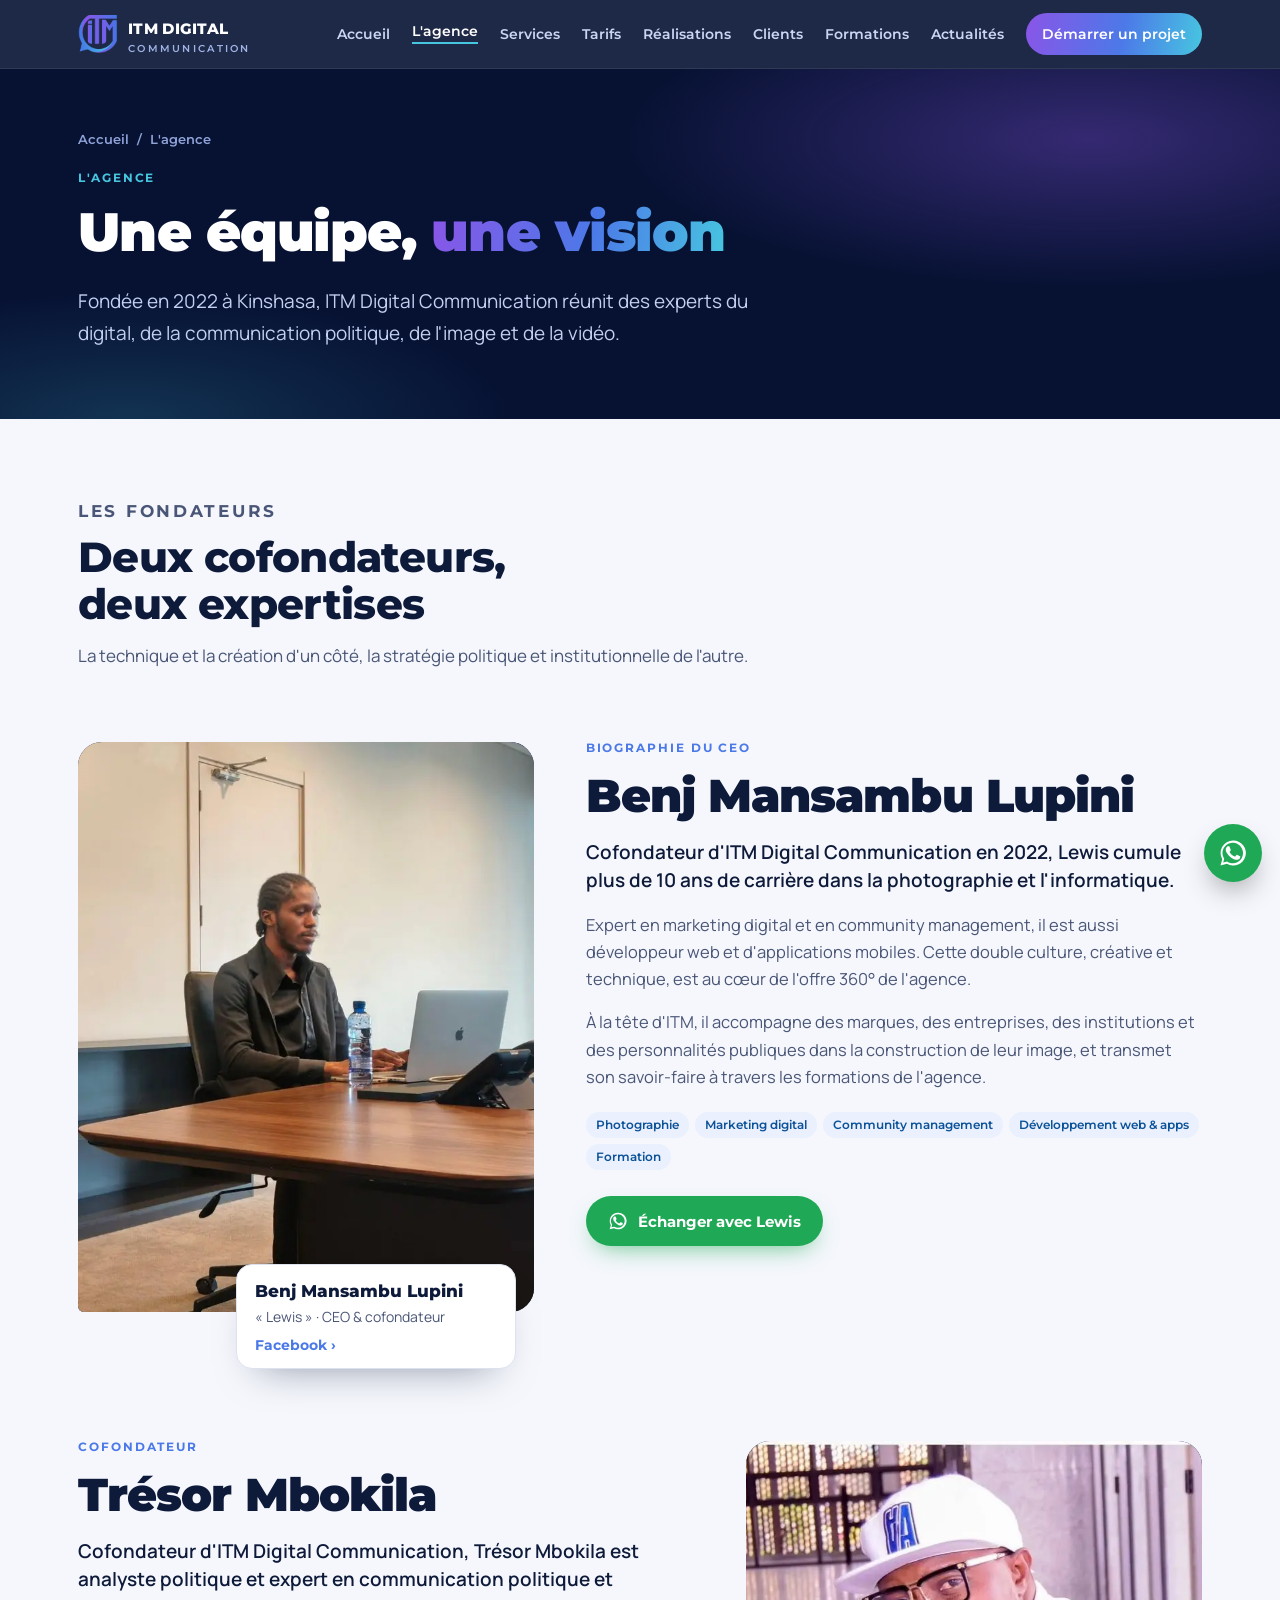
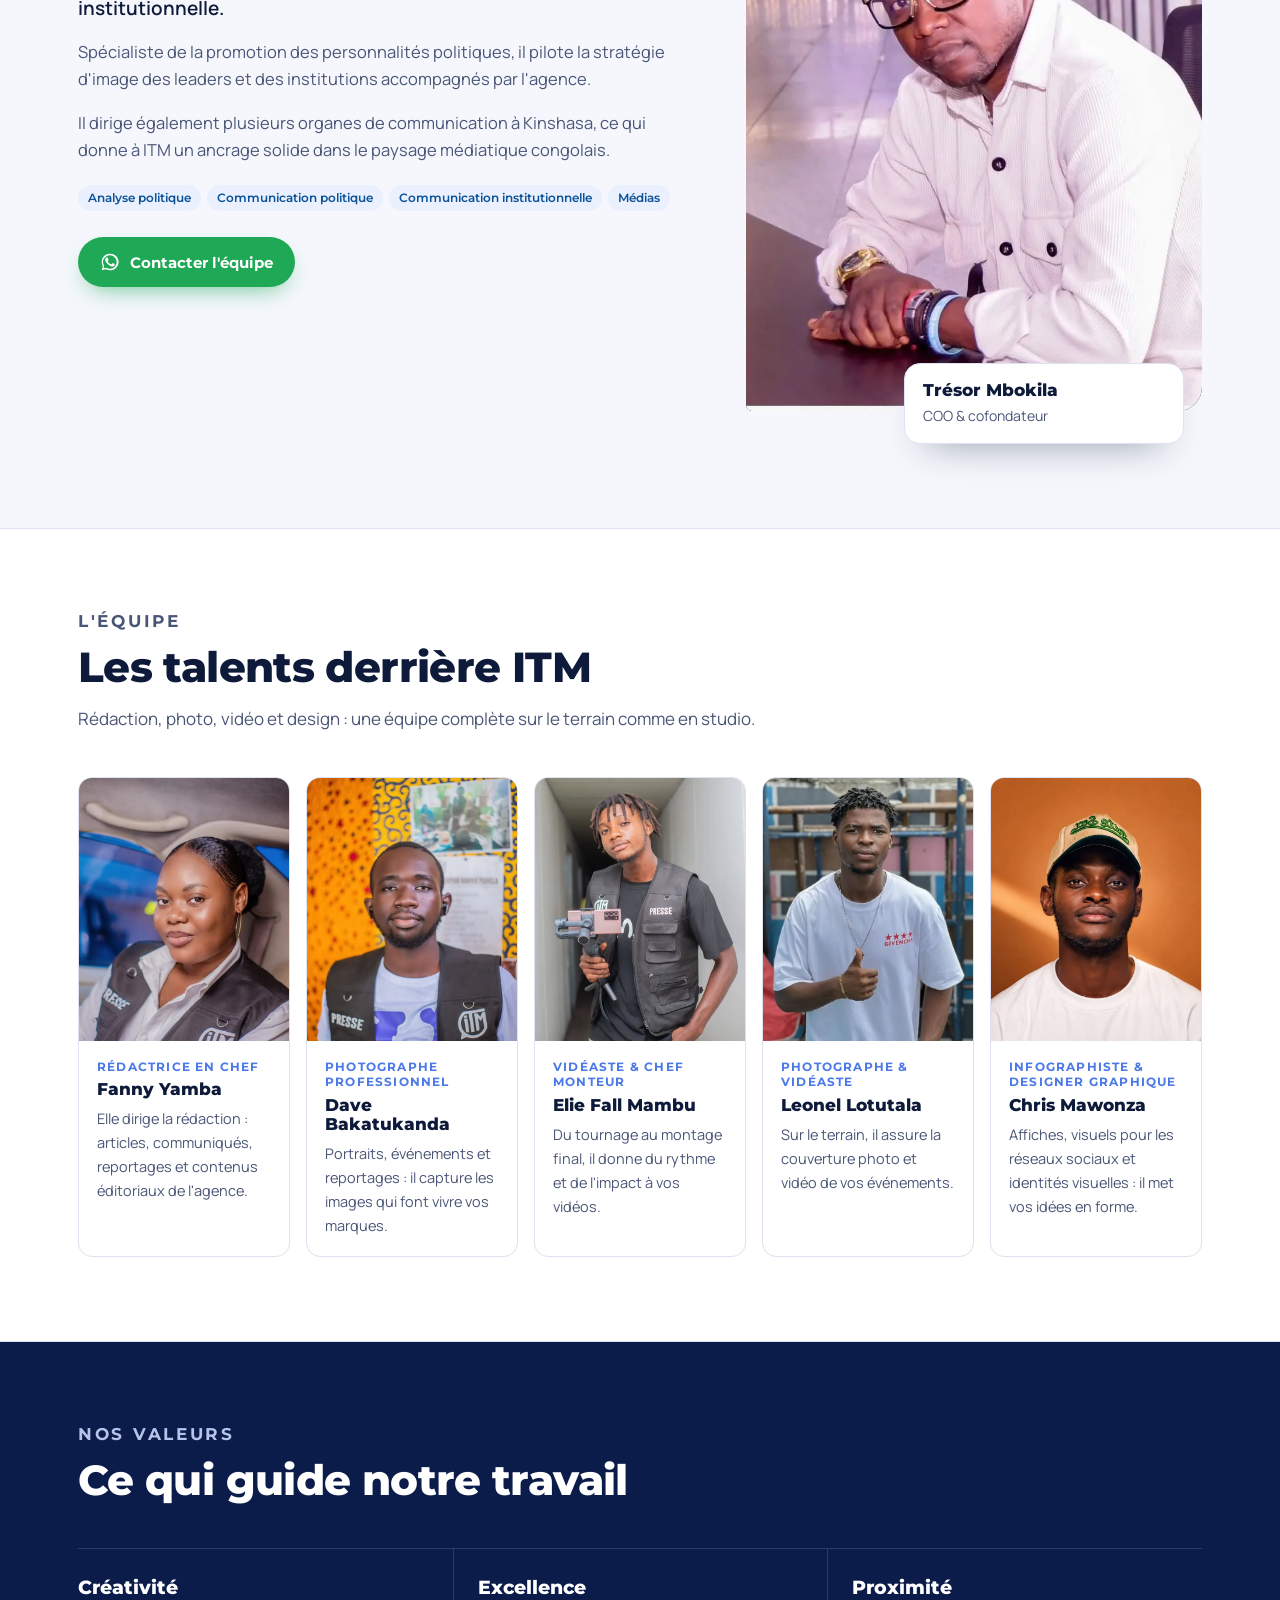
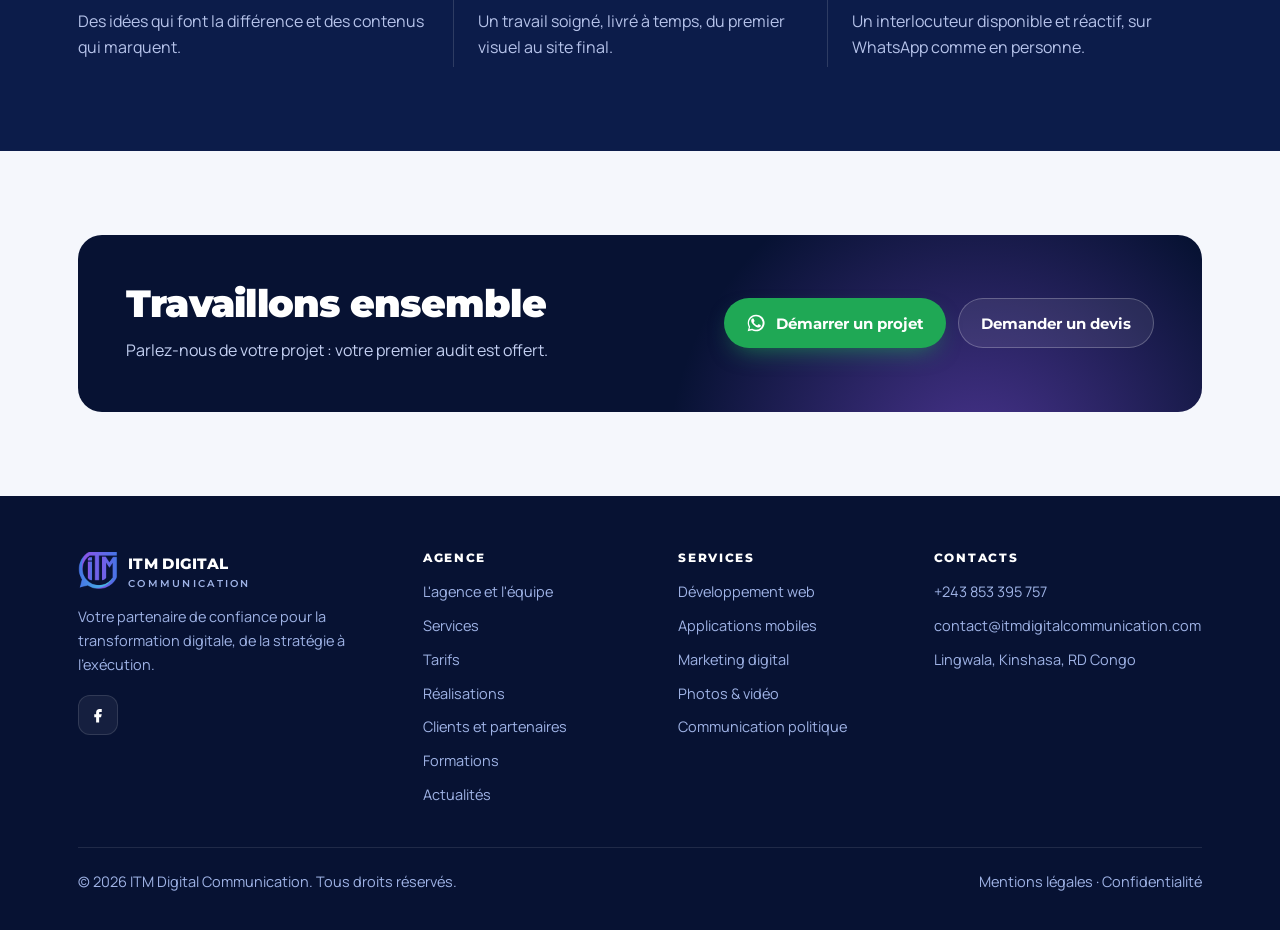
==== commit c3c4c309: "Sécurité et qualité : en-têtes de sécurité, page 404, redirection /actualites, images WebP, mentions" ====
--- a/a-propos/index.html
+++ b/a-propos/index.html
@@ -18,8 +18,8 @@
 <link rel="preconnect" href="https://fonts.googleapis.com">
 <link rel="preconnect" href="https://fonts.gstatic.com" crossorigin>
 <link rel="stylesheet" href="https://fonts.googleapis.com/css2?family=Montserrat:wght@500;700;800;900&family=Manrope:wght@400;500;600;700&display=swap">
-<link rel="stylesheet" href="../assets/style.css?v=d82f6a3d">
-<script type="application/ld+json">{"@context": "https://schema.org", "@type": "ProfessionalService", "name": "ITM Digital Communication", "url": "https://itmdigitalcommunication.com/", "logo": "https://itmdigitalcommunication.com/assets/itm-logo.png", "image": "https://itmdigitalcommunication.com/assets/itm-logo.png", "email": "contact@itmdigitalcommunication.com", "telephone": "+243853395757", "priceRange": "$$", "address": {"@type": "PostalAddress", "addressLocality": "Lingwala, Kinshasa", "addressCountry": "CD"}, "areaServed": "République démocratique du Congo", "sameAs": ["https://www.facebook.com/benjmansambu1"], "foundingDate": "2022", "founder": [{"@type": "Person", "name": "Benj Mansambu Lupini", "jobTitle": "CEO"}, {"@type": "Person", "name": "Trésor Mbokila", "jobTitle": "COO"}], "description": "Agence 360° : marketing digital, sites web, applications mobiles, photo et vidéo, communication politique et de marque."}</script><script type="application/ld+json">{"@context": "https://schema.org", "@graph": [{"@type": "Person", "name": "Benj Mansambu Lupini", "alternateName": "Lewis", "jobTitle": "CEO et cofondateur", "worksFor": {"@type": "Organization", "name": "ITM Digital Communication"}, "sameAs": ["https://www.facebook.com/benjmansambu1"], "image": "https://itmdigitalcommunication.com/assets/img/team/ceo.jpg"}, {"@type": "Person", "name": "Trésor Mbokila", "jobTitle": "COO et cofondateur", "worksFor": {"@type": "Organization", "name": "ITM Digital Communication"}, "image": "https://itmdigitalcommunication.com/assets/img/team/coo.jpg"}, {"@type": "Person", "name": "Fanny Yamba", "jobTitle": "Rédactrice en chef", "worksFor": {"@type": "Organization", "name": "ITM Digital Communication"}}, {"@type": "Person", "name": "Dave Bakatukanda", "jobTitle": "Photographe professionnel", "worksFor": {"@type": "Organization", "name": "ITM Digital Communication"}}, {"@type": "Person", "name": "Elie Fall Mambu", "jobTitle": "Vidéaste & chef monteur", "worksFor": {"@type": "Organization", "name": "ITM Digital Communication"}}, {"@type": "Person", "name": "Leonel Lotutala", "jobTitle": "Photographe & vidéaste", "worksFor": {"@type": "Organization", "name": "ITM Digital Communication"}}, {"@type": "Person", "name": "Chris Mawonza", "jobTitle": "Infographiste & designer graphique", "worksFor": {"@type": "Organization", "name": "ITM Digital Communication"}}]}</script>
+<link rel="stylesheet" href="../assets/style.css?v=4ac49fa9">
+<script type="application/ld+json">{"@context": "https://schema.org", "@type": "ProfessionalService", "name": "ITM Digital Communication", "url": "https://itmdigitalcommunication.com/", "logo": "https://itmdigitalcommunication.com/assets/itm-logo.png", "image": "https://itmdigitalcommunication.com/assets/itm-logo.png", "email": "contact@itmdigitalcommunication.com", "telephone": "+243853395757", "priceRange": "$$", "address": {"@type": "PostalAddress", "addressLocality": "Lingwala, Kinshasa", "addressCountry": "CD"}, "areaServed": "République démocratique du Congo", "sameAs": ["https://www.facebook.com/benjmansambu1"], "foundingDate": "2022", "founder": [{"@type": "Person", "name": "Benj Mansambu Lupini", "jobTitle": "CEO"}, {"@type": "Person", "name": "Trésor Mbokila", "jobTitle": "COO"}], "description": "Agence 360° : marketing digital, sites web, applications mobiles, photo et vidéo, communication politique et de marque."}</script><script type="application/ld+json">{"@context": "https://schema.org", "@graph": [{"@type": "Person", "name": "Benj Mansambu Lupini", "alternateName": "Lewis", "jobTitle": "CEO et cofondateur", "worksFor": {"@type": "Organization", "name": "ITM Digital Communication"}, "sameAs": ["https://www.facebook.com/benjmansambu1"], "image": "https://itmdigitalcommunication.com/assets/img/team/ceo.webp"}, {"@type": "Person", "name": "Trésor Mbokila", "jobTitle": "COO et cofondateur", "worksFor": {"@type": "Organization", "name": "ITM Digital Communication"}, "image": "https://itmdigitalcommunication.com/assets/img/team/coo.webp"}, {"@type": "Person", "name": "Fanny Yamba", "jobTitle": "Rédactrice en chef", "worksFor": {"@type": "Organization", "name": "ITM Digital Communication"}}, {"@type": "Person", "name": "Dave Bakatukanda", "jobTitle": "Photographe professionnel", "worksFor": {"@type": "Organization", "name": "ITM Digital Communication"}}, {"@type": "Person", "name": "Elie Fall Mambu", "jobTitle": "Vidéaste & chef monteur", "worksFor": {"@type": "Organization", "name": "ITM Digital Communication"}}, {"@type": "Person", "name": "Leonel Lotutala", "jobTitle": "Photographe & vidéaste", "worksFor": {"@type": "Organization", "name": "ITM Digital Communication"}}, {"@type": "Person", "name": "Chris Mawonza", "jobTitle": "Infographiste & designer graphique", "worksFor": {"@type": "Organization", "name": "ITM Digital Communication"}}]}</script>
 </head>
 <body>
 <header class="top"><div class="wrap">
@@ -39,7 +39,7 @@
   <div class="sec-head" style="margin-bottom:0"><p class="eyebrow">Les fondateurs</p><h2>Deux cofondateurs, deux expertises</h2><p>La technique et la création d'un côté, la stratégie politique et institutionnelle de l'autre.</p></div>
   <article class="bio">
     <div class="bio-visual">
-      <div class="portrait"><img class="photo" src="../assets/img/team/ceo.jpg" alt="Benj Mansambu Lupini, CEO &amp; cofondateur" loading="lazy" decoding="async"></div>
+      <div class="portrait"><img class="photo" src="../assets/img/team/ceo.webp" alt="Benj Mansambu Lupini, CEO &amp; cofondateur" loading="lazy" decoding="async"></div>
       <div class="bio-card"><b>Benj Mansambu Lupini</b><span>« Lewis » · CEO &amp; cofondateur</span><a class="link" href="https://www.facebook.com/benjmansambu1" target="_blank" rel="noopener">Facebook ›</a></div>
     </div>
     <div class="bio-text">
@@ -48,12 +48,12 @@
       <p class="bio-lead">Cofondateur d'ITM Digital Communication en 2022, Lewis cumule plus de 10 ans de carrière dans la photographie et l'informatique.</p>
       <p>Expert en marketing digital et en community management, il est aussi développeur web et d'applications mobiles. Cette double culture, créative et technique, est au cœur de l'offre 360° de l'agence.</p><p>À la tête d'ITM, il accompagne des marques, des entreprises, des institutions et des personnalités publiques dans la construction de leur image, et transmet son savoir-faire à travers les formations de l'agence.</p>
       <ul class="tags" style="margin-top:6px"><li>Photographie</li><li>Marketing digital</li><li>Community management</li><li>Développement web &amp; apps</li><li>Formation</li></ul>
-      <div class="ctas" style="margin-top:10px"><a class="btn btn-wa" data-wa="Bonjour Lewis, je souhaite échanger avec vous au sujet d&#x27;un projet." href="https://wa.me/message/LXFMLLVHO4UTO1"><svg viewBox="0 0 24 24" fill="currentColor" aria-hidden="true"><path d="M17.5 14.4c-.3-.1-1.7-.8-2-.9-.3-.1-.5-.1-.7.1-.2.3-.8.9-.9 1.1-.2.2-.3.2-.6.1-.3-.1-1.2-.5-2.3-1.4-.9-.8-1.4-1.7-1.6-2-.2-.3 0-.5.1-.6l.4-.5c.1-.2.2-.3.3-.5.1-.2 0-.4 0-.5l-.9-2.2c-.2-.6-.5-.5-.7-.5h-.6c-.2 0-.5.1-.8.4-.3.3-1 1-1 2.4s1 2.8 1.2 3c.1.2 2 3.1 4.9 4.3.7.3 1.2.5 1.6.6.7.2 1.3.2 1.8.1.6-.1 1.7-.7 1.9-1.4.2-.7.2-1.2.2-1.4-.1-.1-.3-.2-.6-.3zM12 2a10 10 0 0 0-8.6 15l-1.4 5 5.2-1.4A10 10 0 1 0 12 2zm0 18.2c-1.6 0-3.1-.4-4.4-1.2l-.3-.2-3.1.8.8-3-.2-.3A8.2 8.2 0 1 1 12 20.2z"/></svg>Échanger avec Lewis</a></div>
+      <div class="ctas" style="margin-top:10px"><a class="btn btn-wa" data-wa="Bonjour Lewis, je souhaite échanger avec vous au sujet d&#x27;un projet." data-ref="RDV-LEWIS" href="https://wa.me/243853395757"><svg viewBox="0 0 24 24" fill="currentColor" aria-hidden="true"><path d="M17.5 14.4c-.3-.1-1.7-.8-2-.9-.3-.1-.5-.1-.7.1-.2.3-.8.9-.9 1.1-.2.2-.3.2-.6.1-.3-.1-1.2-.5-2.3-1.4-.9-.8-1.4-1.7-1.6-2-.2-.3 0-.5.1-.6l.4-.5c.1-.2.2-.3.3-.5.1-.2 0-.4 0-.5l-.9-2.2c-.2-.6-.5-.5-.7-.5h-.6c-.2 0-.5.1-.8.4-.3.3-1 1-1 2.4s1 2.8 1.2 3c.1.2 2 3.1 4.9 4.3.7.3 1.2.5 1.6.6.7.2 1.3.2 1.8.1.6-.1 1.7-.7 1.9-1.4.2-.7.2-1.2.2-1.4-.1-.1-.3-.2-.6-.3zM12 2a10 10 0 0 0-8.6 15l-1.4 5 5.2-1.4A10 10 0 1 0 12 2zm0 18.2c-1.6 0-3.1-.4-4.4-1.2l-.3-.2-3.1.8.8-3-.2-.3A8.2 8.2 0 1 1 12 20.2z"/></svg>Échanger avec Lewis</a></div>
     </div>
   </article>
   <article class="bio rev">
     <div class="bio-visual">
-      <div class="portrait"><img class="photo" src="../assets/img/team/coo.jpg" alt="Trésor Mbokila, COO &amp; cofondateur" loading="lazy" decoding="async"></div>
+      <div class="portrait"><img class="photo" src="../assets/img/team/coo.webp" alt="Trésor Mbokila, COO &amp; cofondateur" loading="lazy" decoding="async"></div>
       <div class="bio-card"><b>Trésor Mbokila</b><span>COO &amp; cofondateur</span></div>
     </div>
     <div class="bio-text">
@@ -62,13 +62,13 @@
       <p class="bio-lead">Cofondateur d'ITM Digital Communication, Trésor Mbokila est analyste politique et expert en communication politique et institutionnelle.</p>
       <p>Spécialiste de la promotion des personnalités politiques, il pilote la stratégie d'image des leaders et des institutions accompagnés par l'agence.</p><p>Il dirige également plusieurs organes de communication à Kinshasa, ce qui donne à ITM un ancrage solide dans le paysage médiatique congolais.</p>
       <ul class="tags" style="margin-top:6px"><li>Analyse politique</li><li>Communication politique</li><li>Communication institutionnelle</li><li>Médias</li></ul>
-      <div class="ctas" style="margin-top:10px"><a class="btn btn-wa" data-wa="Bonjour, je souhaite échanger avec Trésor Mbokila au sujet d&#x27;une communication politique ou institutionnelle." href="https://wa.me/message/LXFMLLVHO4UTO1"><svg viewBox="0 0 24 24" fill="currentColor" aria-hidden="true"><path d="M17.5 14.4c-.3-.1-1.7-.8-2-.9-.3-.1-.5-.1-.7.1-.2.3-.8.9-.9 1.1-.2.2-.3.2-.6.1-.3-.1-1.2-.5-2.3-1.4-.9-.8-1.4-1.7-1.6-2-.2-.3 0-.5.1-.6l.4-.5c.1-.2.2-.3.3-.5.1-.2 0-.4 0-.5l-.9-2.2c-.2-.6-.5-.5-.7-.5h-.6c-.2 0-.5.1-.8.4-.3.3-1 1-1 2.4s1 2.8 1.2 3c.1.2 2 3.1 4.9 4.3.7.3 1.2.5 1.6.6.7.2 1.3.2 1.8.1.6-.1 1.7-.7 1.9-1.4.2-.7.2-1.2.2-1.4-.1-.1-.3-.2-.6-.3zM12 2a10 10 0 0 0-8.6 15l-1.4 5 5.2-1.4A10 10 0 1 0 12 2zm0 18.2c-1.6 0-3.1-.4-4.4-1.2l-.3-.2-3.1.8.8-3-.2-.3A8.2 8.2 0 1 1 12 20.2z"/></svg>Contacter l'équipe</a></div>
+      <div class="ctas" style="margin-top:10px"><a class="btn btn-wa" data-wa="Bonjour, je souhaite échanger avec Trésor Mbokila au sujet d&#x27;une communication politique ou institutionnelle." data-ref="RDV-TRESOR" href="https://wa.me/243853395757"><svg viewBox="0 0 24 24" fill="currentColor" aria-hidden="true"><path d="M17.5 14.4c-.3-.1-1.7-.8-2-.9-.3-.1-.5-.1-.7.1-.2.3-.8.9-.9 1.1-.2.2-.3.2-.6.1-.3-.1-1.2-.5-2.3-1.4-.9-.8-1.4-1.7-1.6-2-.2-.3 0-.5.1-.6l.4-.5c.1-.2.2-.3.3-.5.1-.2 0-.4 0-.5l-.9-2.2c-.2-.6-.5-.5-.7-.5h-.6c-.2 0-.5.1-.8.4-.3.3-1 1-1 2.4s1 2.8 1.2 3c.1.2 2 3.1 4.9 4.3.7.3 1.2.5 1.6.6.7.2 1.3.2 1.8.1.6-.1 1.7-.7 1.9-1.4.2-.7.2-1.2.2-1.4-.1-.1-.3-.2-.6-.3zM12 2a10 10 0 0 0-8.6 15l-1.4 5 5.2-1.4A10 10 0 1 0 12 2zm0 18.2c-1.6 0-3.1-.4-4.4-1.2l-.3-.2-3.1.8.8-3-.2-.3A8.2 8.2 0 1 1 12 20.2z"/></svg>Contacter l'équipe</a></div>
     </div>
   </article>
 </div></section>
 <section class="sec alt"><div class="wrap">
   <div class="sec-head"><p class="eyebrow">L'équipe</p><h2>Les talents derrière ITM</h2><p>Rédaction, photo, vidéo et design : une équipe complète sur le terrain comme en studio.</p></div>
-  <div class="team-grid"><article class="member"><img src="../assets/img/team/fanny.jpg" alt="Fanny Yamba, Rédactrice en chef" loading="lazy" decoding="async"><div class="m-body"><p class="role">Rédactrice en chef</p><h3>Fanny Yamba</h3><p>Elle dirige la rédaction : articles, communiqués, reportages et contenus éditoriaux de l'agence.</p></div></article><article class="member"><img src="../assets/img/team/dave.jpg" alt="Dave Bakatukanda, Photographe professionnel" loading="lazy" decoding="async"><div class="m-body"><p class="role">Photographe professionnel</p><h3>Dave Bakatukanda</h3><p>Portraits, événements et reportages : il capture les images qui font vivre vos marques.</p></div></article><article class="member"><img src="../assets/img/team/elie.jpg" alt="Elie Fall Mambu, Vidéaste &amp; chef monteur" loading="lazy" decoding="async"><div class="m-body"><p class="role">Vidéaste &amp; chef monteur</p><h3>Elie Fall Mambu</h3><p>Du tournage au montage final, il donne du rythme et de l'impact à vos vidéos.</p></div></article><article class="member"><img src="../assets/img/team/leonel.jpg" alt="Leonel Lotutala, Photographe &amp; vidéaste" loading="lazy" decoding="async"><div class="m-body"><p class="role">Photographe &amp; vidéaste</p><h3>Leonel Lotutala</h3><p>Sur le terrain, il assure la couverture photo et vidéo de vos événements.</p></div></article><article class="member"><img src="../assets/img/team/chris.jpg" alt="Chris Mawonza, Infographiste &amp; designer graphique" loading="lazy" decoding="async"><div class="m-body"><p class="role">Infographiste &amp; designer graphique</p><h3>Chris Mawonza</h3><p>Affiches, visuels pour les réseaux sociaux et identités visuelles : il met vos idées en forme.</p></div></article></div>
+  <div class="team-grid"><article class="member"><img src="../assets/img/team/fanny.webp" alt="Fanny Yamba, Rédactrice en chef" loading="lazy" decoding="async"><div class="m-body"><p class="role">Rédactrice en chef</p><h3>Fanny Yamba</h3><p>Elle dirige la rédaction : articles, communiqués, reportages et contenus éditoriaux de l'agence.</p></div></article><article class="member"><img src="../assets/img/team/dave.webp" alt="Dave Bakatukanda, Photographe professionnel" loading="lazy" decoding="async"><div class="m-body"><p class="role">Photographe professionnel</p><h3>Dave Bakatukanda</h3><p>Portraits, événements et reportages : il capture les images qui font vivre vos marques.</p></div></article><article class="member"><img src="../assets/img/team/elie.webp" alt="Elie Fall Mambu, Vidéaste &amp; chef monteur" loading="lazy" decoding="async"><div class="m-body"><p class="role">Vidéaste &amp; chef monteur</p><h3>Elie Fall Mambu</h3><p>Du tournage au montage final, il donne du rythme et de l'impact à vos vidéos.</p></div></article><article class="member"><img src="../assets/img/team/leonel.webp" alt="Leonel Lotutala, Photographe &amp; vidéaste" loading="lazy" decoding="async"><div class="m-body"><p class="role">Photographe &amp; vidéaste</p><h3>Leonel Lotutala</h3><p>Sur le terrain, il assure la couverture photo et vidéo de vos événements.</p></div></article><article class="member"><img src="../assets/img/team/chris.webp" alt="Chris Mawonza, Infographiste &amp; designer graphique" loading="lazy" decoding="async"><div class="m-body"><p class="role">Infographiste &amp; designer graphique</p><h3>Chris Mawonza</h3><p>Affiches, visuels pour les réseaux sociaux et identités visuelles : il met vos idées en forme.</p></div></article></div>
 </div></section>
 <section class="sec dark"><div class="wrap">
   <div class="sec-head"><p class="eyebrow">Nos valeurs</p><h2>Ce qui guide notre travail</h2></div>
@@ -80,7 +80,7 @@
 </div></section>
 <section class="sec tight"><div class="wrap"><div class="cta-band">
   <div><h2>Travaillons ensemble</h2><p>Parlez-nous de votre projet : votre premier audit est offert.</p></div>
-  <div class="ctas"><a class="btn btn-wa" data-wa="Bonjour ITM Digital, je souhaite démarrer un projet et profiter de l&#x27;audit offert." href="https://wa.me/message/LXFMLLVHO4UTO1"><svg viewBox="0 0 24 24" fill="currentColor" aria-hidden="true"><path d="M17.5 14.4c-.3-.1-1.7-.8-2-.9-.3-.1-.5-.1-.7.1-.2.3-.8.9-.9 1.1-.2.2-.3.2-.6.1-.3-.1-1.2-.5-2.3-1.4-.9-.8-1.4-1.7-1.6-2-.2-.3 0-.5.1-.6l.4-.5c.1-.2.2-.3.3-.5.1-.2 0-.4 0-.5l-.9-2.2c-.2-.6-.5-.5-.7-.5h-.6c-.2 0-.5.1-.8.4-.3.3-1 1-1 2.4s1 2.8 1.2 3c.1.2 2 3.1 4.9 4.3.7.3 1.2.5 1.6.6.7.2 1.3.2 1.8.1.6-.1 1.7-.7 1.9-1.4.2-.7.2-1.2.2-1.4-.1-.1-.3-.2-.6-.3zM12 2a10 10 0 0 0-8.6 15l-1.4 5 5.2-1.4A10 10 0 1 0 12 2zm0 18.2c-1.6 0-3.1-.4-4.4-1.2l-.3-.2-3.1.8.8-3-.2-.3A8.2 8.2 0 1 1 12 20.2z"/></svg>Démarrer un projet</a><a class="btn btn-ghost" href="../contact/">Demander un devis</a></div>
+  <div class="ctas"><a class="btn btn-wa" data-wa="Bonjour ITM Digital, je souhaite démarrer un projet et profiter de l&#x27;audit offert." data-ref="AUDIT-OFFERT" href="https://wa.me/243853395757"><svg viewBox="0 0 24 24" fill="currentColor" aria-hidden="true"><path d="M17.5 14.4c-.3-.1-1.7-.8-2-.9-.3-.1-.5-.1-.7.1-.2.3-.8.9-.9 1.1-.2.2-.3.2-.6.1-.3-.1-1.2-.5-2.3-1.4-.9-.8-1.4-1.7-1.6-2-.2-.3 0-.5.1-.6l.4-.5c.1-.2.2-.3.3-.5.1-.2 0-.4 0-.5l-.9-2.2c-.2-.6-.5-.5-.7-.5h-.6c-.2 0-.5.1-.8.4-.3.3-1 1-1 2.4s1 2.8 1.2 3c.1.2 2 3.1 4.9 4.3.7.3 1.2.5 1.6.6.7.2 1.3.2 1.8.1.6-.1 1.7-.7 1.9-1.4.2-.7.2-1.2.2-1.4-.1-.1-.3-.2-.6-.3zM12 2a10 10 0 0 0-8.6 15l-1.4 5 5.2-1.4A10 10 0 1 0 12 2zm0 18.2c-1.6 0-3.1-.4-4.4-1.2l-.3-.2-3.1.8.8-3-.2-.3A8.2 8.2 0 1 1 12 20.2z"/></svg>Démarrer un projet</a><a class="btn btn-ghost" href="../contact/">Demander un devis</a></div>
 </div></div></section>
 
 </main>
@@ -91,9 +91,6 @@
       <p>Votre partenaire de confiance pour la transformation digitale, de la stratégie à l'exécution.</p>
       <div class="social">
         <a href="https://www.facebook.com/benjmansambu1" aria-label="Facebook" target="_blank" rel="noopener"><svg viewBox="0 0 24 24" fill="currentColor"><path d="M14 8h3V4h-3c-2.8 0-4.5 1.8-4.5 4.6V11H7v4h2.5v7h4v-7H16l1-4h-3.5V8.8c0-.5.3-.8.5-.8z"/></svg></a>
-        <a href="https://www.instagram.com/" aria-label="Instagram" target="_blank" rel="noopener"><svg viewBox="0 0 24 24" fill="none" stroke="currentColor" stroke-width="2"><rect x="3" y="3" width="18" height="18" rx="5"/><circle cx="12" cy="12" r="4"/><circle cx="17.5" cy="6.5" r="1" fill="currentColor"/></svg></a>
-        <a href="https://www.linkedin.com/" aria-label="LinkedIn" target="_blank" rel="noopener"><svg viewBox="0 0 24 24" fill="currentColor"><path d="M4.98 3.5a2.5 2.5 0 1 1 0 5 2.5 2.5 0 0 1 0-5zM3 9h4v12H3zM9 9h3.8v1.7h.1c.5-1 1.8-2 3.8-2 4 0 4.8 2.6 4.8 6V21h-4v-5.6c0-1.3 0-3-1.9-3s-2.1 1.4-2.1 2.9V21H9z"/></svg></a>
-        <a href="https://x.com/" aria-label="X (Twitter)" target="_blank" rel="noopener"><svg viewBox="0 0 24 24" fill="currentColor"><path d="M17.8 3h3.1l-6.8 7.8 8 10.2h-6.3l-4.9-6.4L5.3 21H2.2l7.3-8.3L1.8 3h6.4l4.4 5.9zm-1.1 16.2h1.7L7.4 4.7H5.6z"/></svg></a>
       </div>
     </div>
     <div><h4>Agence</h4><ul>
@@ -105,13 +102,13 @@
       <li><a href="../services-presence-en-ligne/#marketing">Marketing digital</a></li><li><a href="../services-presence-en-ligne/#audiovisuel">Photos &amp; vidéo</a></li>
       <li><a href="../services-presence-en-ligne/#branding">Communication politique</a></li></ul></div>
     <div><h4>Contacts</h4><ul>
-      <li><a data-wa="Bonjour ITM Digital !" href="https://wa.me/message/LXFMLLVHO4UTO1">+243 853 395 757</a></li>
+      <li><a data-wa="Bonjour ITM Digital !" href="https://wa.me/243853395757">+243 853 395 757</a></li>
       <li><a href="mailto:contact@itmdigitalcommunication.com">contact@itmdigitalcommunication.com</a></li>
       <li>Lingwala, Kinshasa, RD Congo</li></ul></div>
   </div>
-  <div class="fbottom"><span>© <span class="yr">2026</span> ITM Digital Communication. Tous droits réservés.</span><span>Kinshasa · RDC</span></div>
+  <div class="fbottom"><span>© <span class="yr">2026</span> ITM Digital Communication. Tous droits réservés.</span><span><a href="../mentions-legales/">Mentions légales</a> · <a href="../politique-de-confidentialite/">Confidentialité</a></span></div>
 </div></footer>
-<a class="fab" data-wa="Bonjour ITM Digital !" href="https://wa.me/message/LXFMLLVHO4UTO1" aria-label="Nous écrire sur WhatsApp"><svg viewBox="0 0 24 24" fill="currentColor" aria-hidden="true"><path d="M17.5 14.4c-.3-.1-1.7-.8-2-.9-.3-.1-.5-.1-.7.1-.2.3-.8.9-.9 1.1-.2.2-.3.2-.6.1-.3-.1-1.2-.5-2.3-1.4-.9-.8-1.4-1.7-1.6-2-.2-.3 0-.5.1-.6l.4-.5c.1-.2.2-.3.3-.5.1-.2 0-.4 0-.5l-.9-2.2c-.2-.6-.5-.5-.7-.5h-.6c-.2 0-.5.1-.8.4-.3.3-1 1-1 2.4s1 2.8 1.2 3c.1.2 2 3.1 4.9 4.3.7.3 1.2.5 1.6.6.7.2 1.3.2 1.8.1.6-.1 1.7-.7 1.9-1.4.2-.7.2-1.2.2-1.4-.1-.1-.3-.2-.6-.3zM12 2a10 10 0 0 0-8.6 15l-1.4 5 5.2-1.4A10 10 0 1 0 12 2zm0 18.2c-1.6 0-3.1-.4-4.4-1.2l-.3-.2-3.1.8.8-3-.2-.3A8.2 8.2 0 1 1 12 20.2z"/></svg></a>
-<script src="../assets/site.js?v=1504286c"></script>
+<a class="fab" data-wa="Bonjour ITM Digital !" href="https://wa.me/243853395757" aria-label="Nous écrire sur WhatsApp"><svg viewBox="0 0 24 24" fill="currentColor" aria-hidden="true"><path d="M17.5 14.4c-.3-.1-1.7-.8-2-.9-.3-.1-.5-.1-.7.1-.2.3-.8.9-.9 1.1-.2.2-.3.2-.6.1-.3-.1-1.2-.5-2.3-1.4-.9-.8-1.4-1.7-1.6-2-.2-.3 0-.5.1-.6l.4-.5c.1-.2.2-.3.3-.5.1-.2 0-.4 0-.5l-.9-2.2c-.2-.6-.5-.5-.7-.5h-.6c-.2 0-.5.1-.8.4-.3.3-1 1-1 2.4s1 2.8 1.2 3c.1.2 2 3.1 4.9 4.3.7.3 1.2.5 1.6.6.7.2 1.3.2 1.8.1.6-.1 1.7-.7 1.9-1.4.2-.7.2-1.2.2-1.4-.1-.1-.3-.2-.6-.3zM12 2a10 10 0 0 0-8.6 15l-1.4 5 5.2-1.4A10 10 0 1 0 12 2zm0 18.2c-1.6 0-3.1-.4-4.4-1.2l-.3-.2-3.1.8.8-3-.2-.3A8.2 8.2 0 1 1 12 20.2z"/></svg></a>
+<script src="../assets/site.js?v=eaa0e8a2"></script>
 </body>
 </html>
--- a/assets/style.css
+++ b/assets/style.css
@@ -515,3 +515,12 @@
 @keyframes i-type{0%{clip-path:inset(0 100% 0 0)}45%,90%{clip-path:inset(0 0 0 0)}100%{clip-path:inset(0 100% 0 0)}}
 @keyframes i-blink{50%{opacity:0}}
 @keyframes i-spin{to{transform:rotate(360deg)}}
+
+/* Legal pages */
+.legal{max-width:760px;display:grid;gap:14px;font-size:16.5px}
+.legal h2{font-size:22px;font-weight:800;margin-top:22px}
+.legal p,.legal li{color:var(--ink-soft)}
+.legal ul{margin:0;padding-left:20px;display:grid;gap:10px}
+.legal b{color:var(--ink)}
+.legal-date{font-size:14px;margin-top:20px}
+.fbottom a{text-decoration:none}.fbottom a:hover{color:#fff}
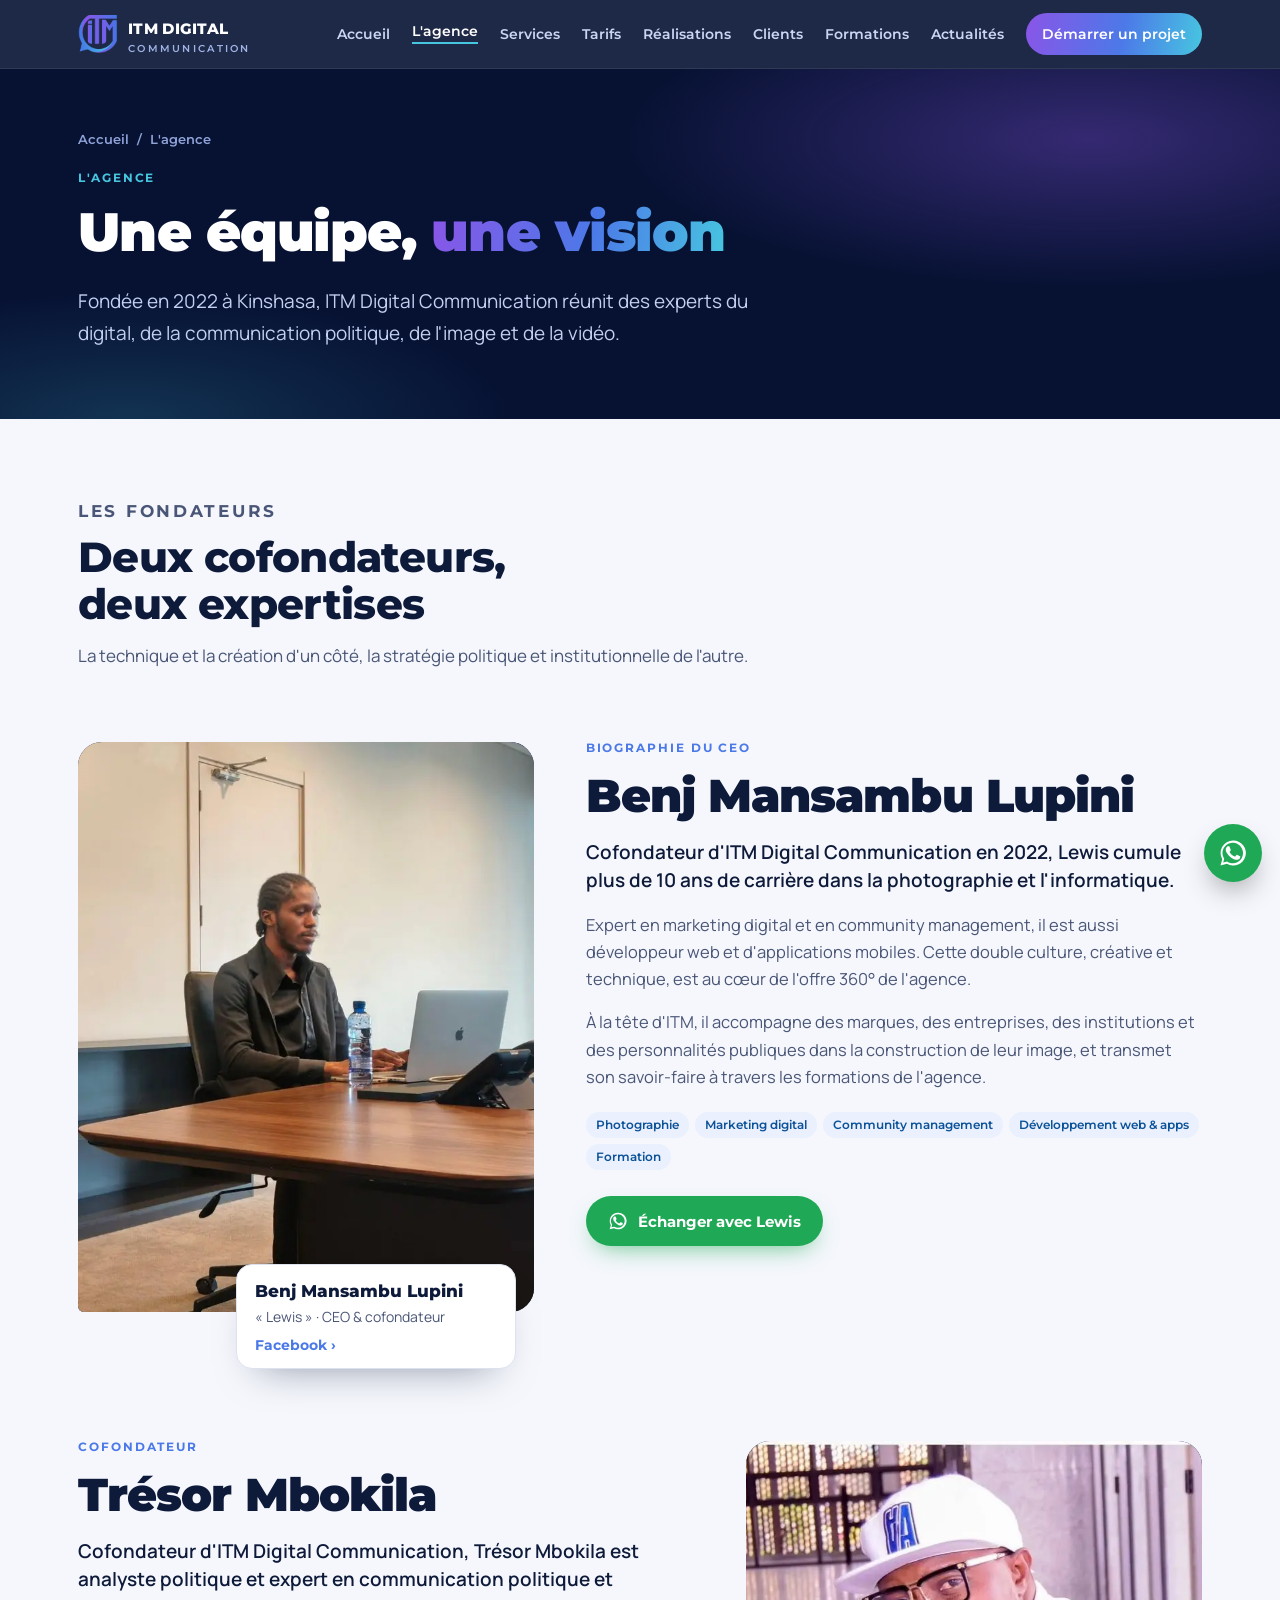
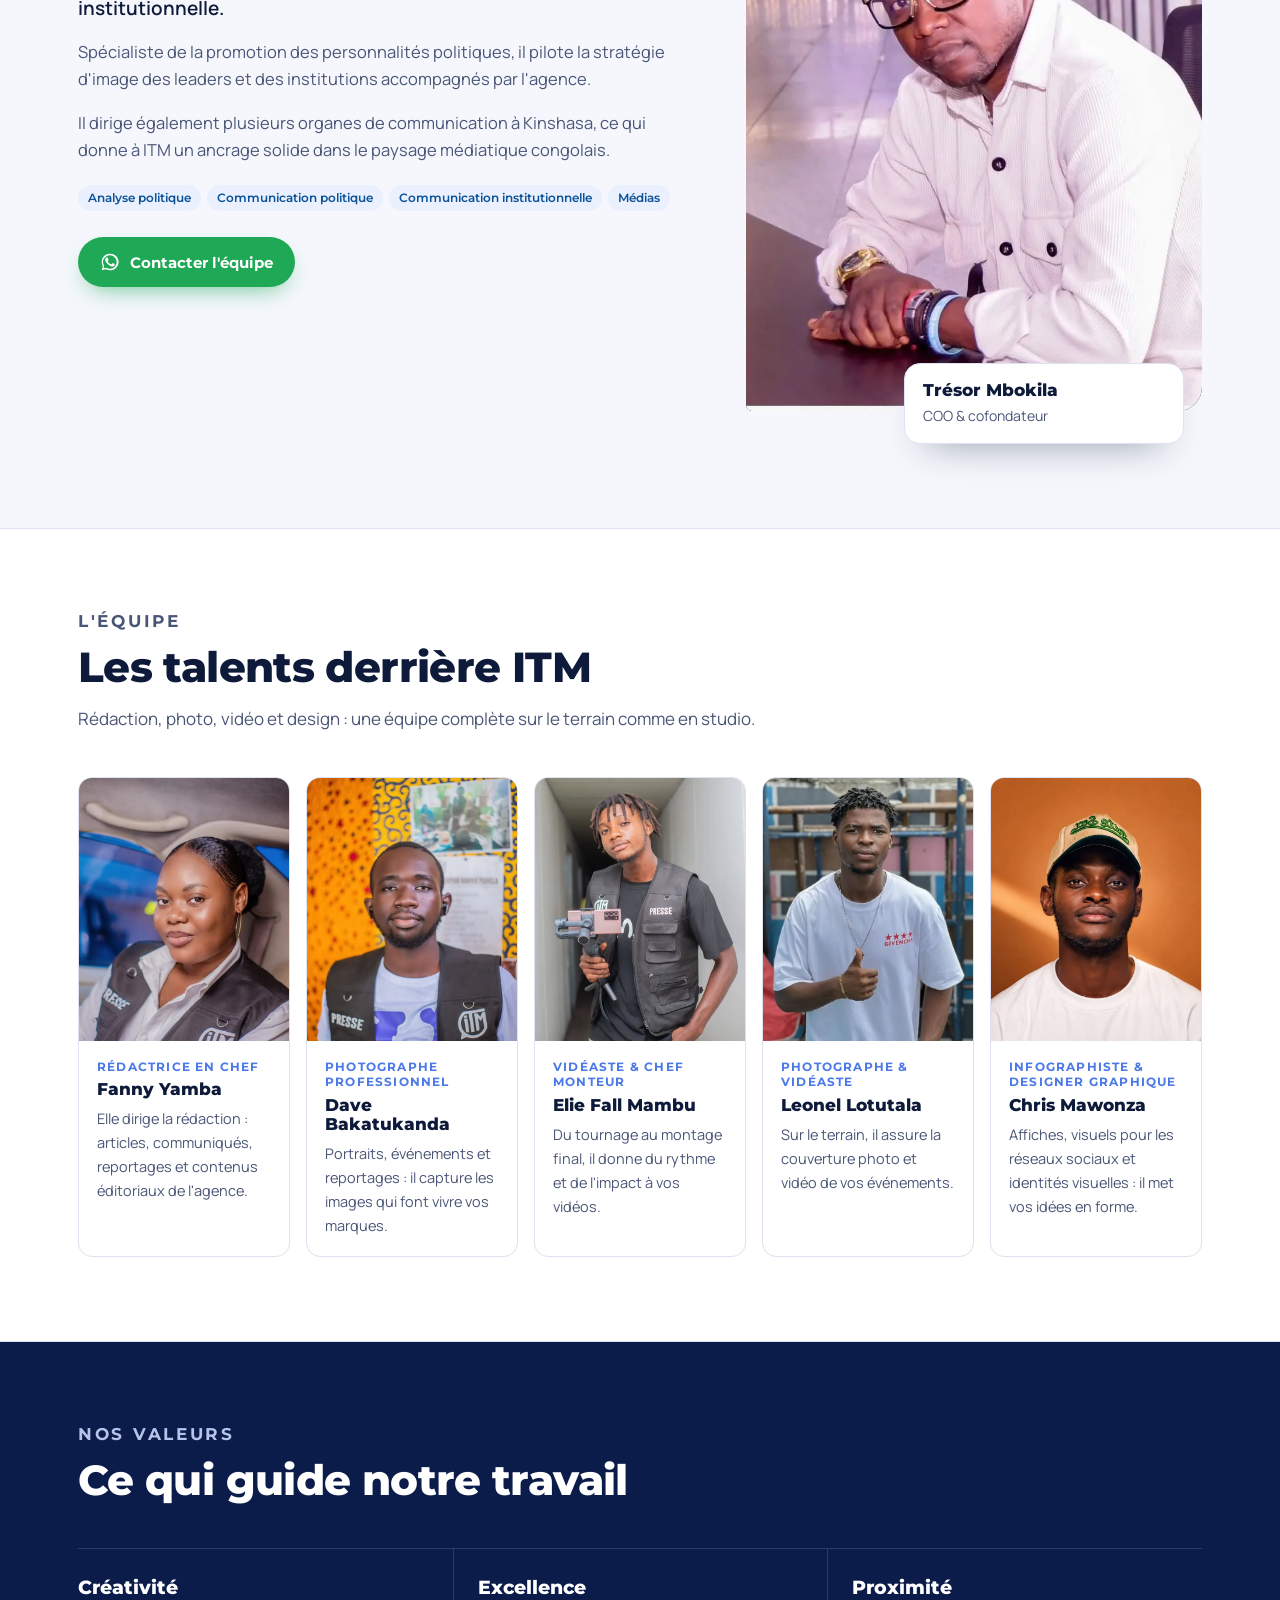
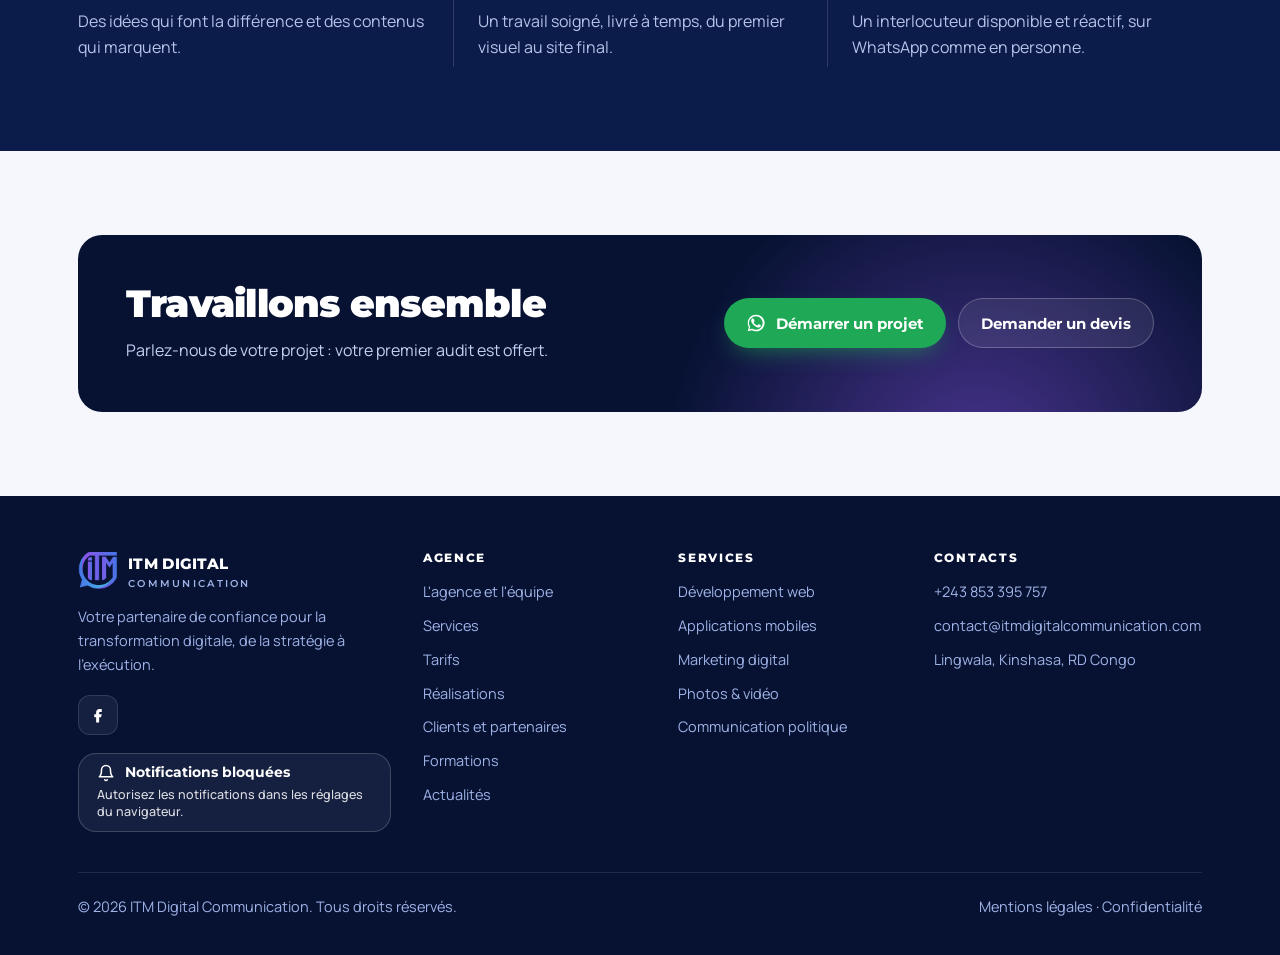
==== commit 481c983b: "Notifications des nouveaux articles (Web Push) pour l'application - push/ : serveur PHP sans configu" ====
--- a/a-propos/index.html
+++ b/a-propos/index.html
@@ -8,6 +8,12 @@
 <link rel="canonical" href="https://itmdigitalcommunication.com/a-propos/">
 <meta name="theme-color" content="#071233">
 <link rel="icon" type="image/png" href="../assets/favicon.png">
+<link rel="manifest" href="/manifest.webmanifest">
+<link rel="apple-touch-icon" href="/assets/app/apple-touch-icon.png">
+<meta name="mobile-web-app-capable" content="yes">
+<meta name="apple-mobile-web-app-capable" content="yes">
+<meta name="apple-mobile-web-app-title" content="ITM Digital">
+<meta name="apple-mobile-web-app-status-bar-style" content="black-translucent">
 <meta property="og:type" content="website">
 <meta property="og:site_name" content="ITM Digital Communication">
 <meta property="og:title" content="L'agence et l'équipe : Benj Mansambu Lupini, CEO | ITM Digital Communication">
@@ -18,7 +24,7 @@
 <link rel="preconnect" href="https://fonts.googleapis.com">
 <link rel="preconnect" href="https://fonts.gstatic.com" crossorigin>
 <link rel="stylesheet" href="https://fonts.googleapis.com/css2?family=Montserrat:wght@500;700;800;900&family=Manrope:wght@400;500;600;700&display=swap">
-<link rel="stylesheet" href="../assets/style.css?v=4ac49fa9">
+<link rel="stylesheet" href="../assets/style.css?v=c224fc9b">
 <script type="application/ld+json">{"@context": "https://schema.org", "@type": "ProfessionalService", "name": "ITM Digital Communication", "url": "https://itmdigitalcommunication.com/", "logo": "https://itmdigitalcommunication.com/assets/itm-logo.png", "image": "https://itmdigitalcommunication.com/assets/itm-logo.png", "email": "contact@itmdigitalcommunication.com", "telephone": "+243853395757", "priceRange": "$$", "address": {"@type": "PostalAddress", "addressLocality": "Lingwala, Kinshasa", "addressCountry": "CD"}, "areaServed": "République démocratique du Congo", "sameAs": ["https://www.facebook.com/benjmansambu1"], "foundingDate": "2022", "founder": [{"@type": "Person", "name": "Benj Mansambu Lupini", "jobTitle": "CEO"}, {"@type": "Person", "name": "Trésor Mbokila", "jobTitle": "COO"}], "description": "Agence 360° : marketing digital, sites web, applications mobiles, photo et vidéo, communication politique et de marque."}</script><script type="application/ld+json">{"@context": "https://schema.org", "@graph": [{"@type": "Person", "name": "Benj Mansambu Lupini", "alternateName": "Lewis", "jobTitle": "CEO et cofondateur", "worksFor": {"@type": "Organization", "name": "ITM Digital Communication"}, "sameAs": ["https://www.facebook.com/benjmansambu1"], "image": "https://itmdigitalcommunication.com/assets/img/team/ceo.webp"}, {"@type": "Person", "name": "Trésor Mbokila", "jobTitle": "COO et cofondateur", "worksFor": {"@type": "Organization", "name": "ITM Digital Communication"}, "image": "https://itmdigitalcommunication.com/assets/img/team/coo.webp"}, {"@type": "Person", "name": "Fanny Yamba", "jobTitle": "Rédactrice en chef", "worksFor": {"@type": "Organization", "name": "ITM Digital Communication"}}, {"@type": "Person", "name": "Dave Bakatukanda", "jobTitle": "Photographe professionnel", "worksFor": {"@type": "Organization", "name": "ITM Digital Communication"}}, {"@type": "Person", "name": "Elie Fall Mambu", "jobTitle": "Vidéaste & chef monteur", "worksFor": {"@type": "Organization", "name": "ITM Digital Communication"}}, {"@type": "Person", "name": "Leonel Lotutala", "jobTitle": "Photographe & vidéaste", "worksFor": {"@type": "Organization", "name": "ITM Digital Communication"}}, {"@type": "Person", "name": "Chris Mawonza", "jobTitle": "Infographiste & designer graphique", "worksFor": {"@type": "Organization", "name": "ITM Digital Communication"}}]}</script>
 </head>
 <body>
@@ -109,6 +115,6 @@
   <div class="fbottom"><span>© <span class="yr">2026</span> ITM Digital Communication. Tous droits réservés.</span><span><a href="../mentions-legales/">Mentions légales</a> · <a href="../politique-de-confidentialite/">Confidentialité</a></span></div>
 </div></footer>
 <a class="fab" data-wa="Bonjour ITM Digital !" href="https://wa.me/243853395757" aria-label="Nous écrire sur WhatsApp"><svg viewBox="0 0 24 24" fill="currentColor" aria-hidden="true"><path d="M17.5 14.4c-.3-.1-1.7-.8-2-.9-.3-.1-.5-.1-.7.1-.2.3-.8.9-.9 1.1-.2.2-.3.2-.6.1-.3-.1-1.2-.5-2.3-1.4-.9-.8-1.4-1.7-1.6-2-.2-.3 0-.5.1-.6l.4-.5c.1-.2.2-.3.3-.5.1-.2 0-.4 0-.5l-.9-2.2c-.2-.6-.5-.5-.7-.5h-.6c-.2 0-.5.1-.8.4-.3.3-1 1-1 2.4s1 2.8 1.2 3c.1.2 2 3.1 4.9 4.3.7.3 1.2.5 1.6.6.7.2 1.3.2 1.8.1.6-.1 1.7-.7 1.9-1.4.2-.7.2-1.2.2-1.4-.1-.1-.3-.2-.6-.3zM12 2a10 10 0 0 0-8.6 15l-1.4 5 5.2-1.4A10 10 0 1 0 12 2zm0 18.2c-1.6 0-3.1-.4-4.4-1.2l-.3-.2-3.1.8.8-3-.2-.3A8.2 8.2 0 1 1 12 20.2z"/></svg></a>
-<script src="../assets/site.js?v=eaa0e8a2"></script>
+<script src="../assets/site.js?v=61c89bae"></script>
 </body>
 </html>
--- a/assets/style.css
+++ b/assets/style.css
@@ -524,3 +524,36 @@
 .legal b{color:var(--ink)}
 .legal-date{font-size:14px;margin-top:20px}
 .fbottom a{text-decoration:none}.fbottom a:hover{color:#fff}
+
+/* Paiement Mobile Money : numéros affichés */
+.momo{display:grid;gap:8px;margin:12px 0}
+.momo-row{display:flex;align-items:center;gap:10px;flex-wrap:wrap;padding:12px 14px;border:1px solid var(--line);border-radius:14px;background:var(--white)}
+.momo-row > span:first-child{display:grid;flex:1;min-width:110px}
+.momo-row small{color:var(--ink-soft);font-size:12px}
+.momo-num{font:800 17px/1 var(--f-display);letter-spacing:.02em;white-space:nowrap}
+.momo-copy{min-height:36px;padding:0 12px;border-radius:10px;border:1px solid var(--line);background:var(--paper);font:700 13px/1 var(--f-display);color:var(--ink);cursor:pointer}
+.momo-ref{display:block;margin-top:10px;font-size:13px;color:var(--ink-soft);overflow-wrap:anywhere}
+
+/* Bandeau « Installer l'application » */
+.install{position:fixed;left:max(12px,env(safe-area-inset-left,0px));right:max(84px,calc(env(safe-area-inset-right,0px) + 84px));bottom:max(14px,calc(env(safe-area-inset-bottom,0px) + 10px));z-index:55;max-width:460px;display:flex;align-items:center;gap:12px;padding:12px 12px 12px 14px;border-radius:18px;background:var(--navy-800);color:#fff;border:1px solid rgba(71,198,224,.45);box-shadow:0 18px 40px -14px rgba(0,0,0,.6),0 0 0 4px rgba(76,121,232,.15);transform:translateY(140%);opacity:0;transition:transform .3s ease,opacity .3s ease}
+.install.on{transform:none;opacity:1}
+.install img{border-radius:11px;flex:none}
+.install-txt{display:grid;gap:2px;flex:1;min-width:0;font-size:13px;line-height:1.35;color:#cbd6f5}
+.install-txt b{color:#fff;font:700 14px/1.2 var(--f-display)}
+.install-txt svg{vertical-align:-2px}
+.install .btn{flex:none;min-height:40px;padding:0 16px}
+.install-x{flex:none;width:32px;height:32px;border-radius:50%;border:0;background:rgba(255,255,255,.1);color:#fff;font-size:20px;line-height:1;cursor:pointer}
+@media (max-width:420px){.install{right:max(12px,env(safe-area-inset-right,0px));bottom:max(84px,calc(env(safe-area-inset-bottom,0px) + 80px))}}
+@media (prefers-reduced-motion:reduce){.install{transition:none}}
+
+/* Bouton « Recevoir les nouveaux articles » */
+.push-btn{display:inline-grid;grid-template-columns:auto 1fr;align-items:center;column-gap:10px;row-gap:4px;min-height:46px;padding:10px 18px;border-radius:999px;font:700 14px/1.2 var(--f-display);cursor:pointer;text-align:left;max-width:100%}
+.push-btn svg{width:18px;height:18px;flex:none}
+.push-btn small{grid-column:1/-1;font:500 12.5px/1.4 var(--f-body);opacity:.85}
+.push-btn:has(small){border-radius:18px}
+.push-btn:disabled{opacity:.7;cursor:progress}
+.push-dark{margin-top:18px;background:rgba(255,255,255,.06);color:#fff;border:1px solid rgba(255,255,255,.18)}
+.push-light{background:var(--white);color:var(--ink);border:1px solid var(--line)}
+.push-btn[data-state="on"] svg{color:var(--cyan)}
+.push-light[data-state="on"] svg{color:var(--blue)}
+.push-btn[data-state="on"]{border-color:var(--cyan)}
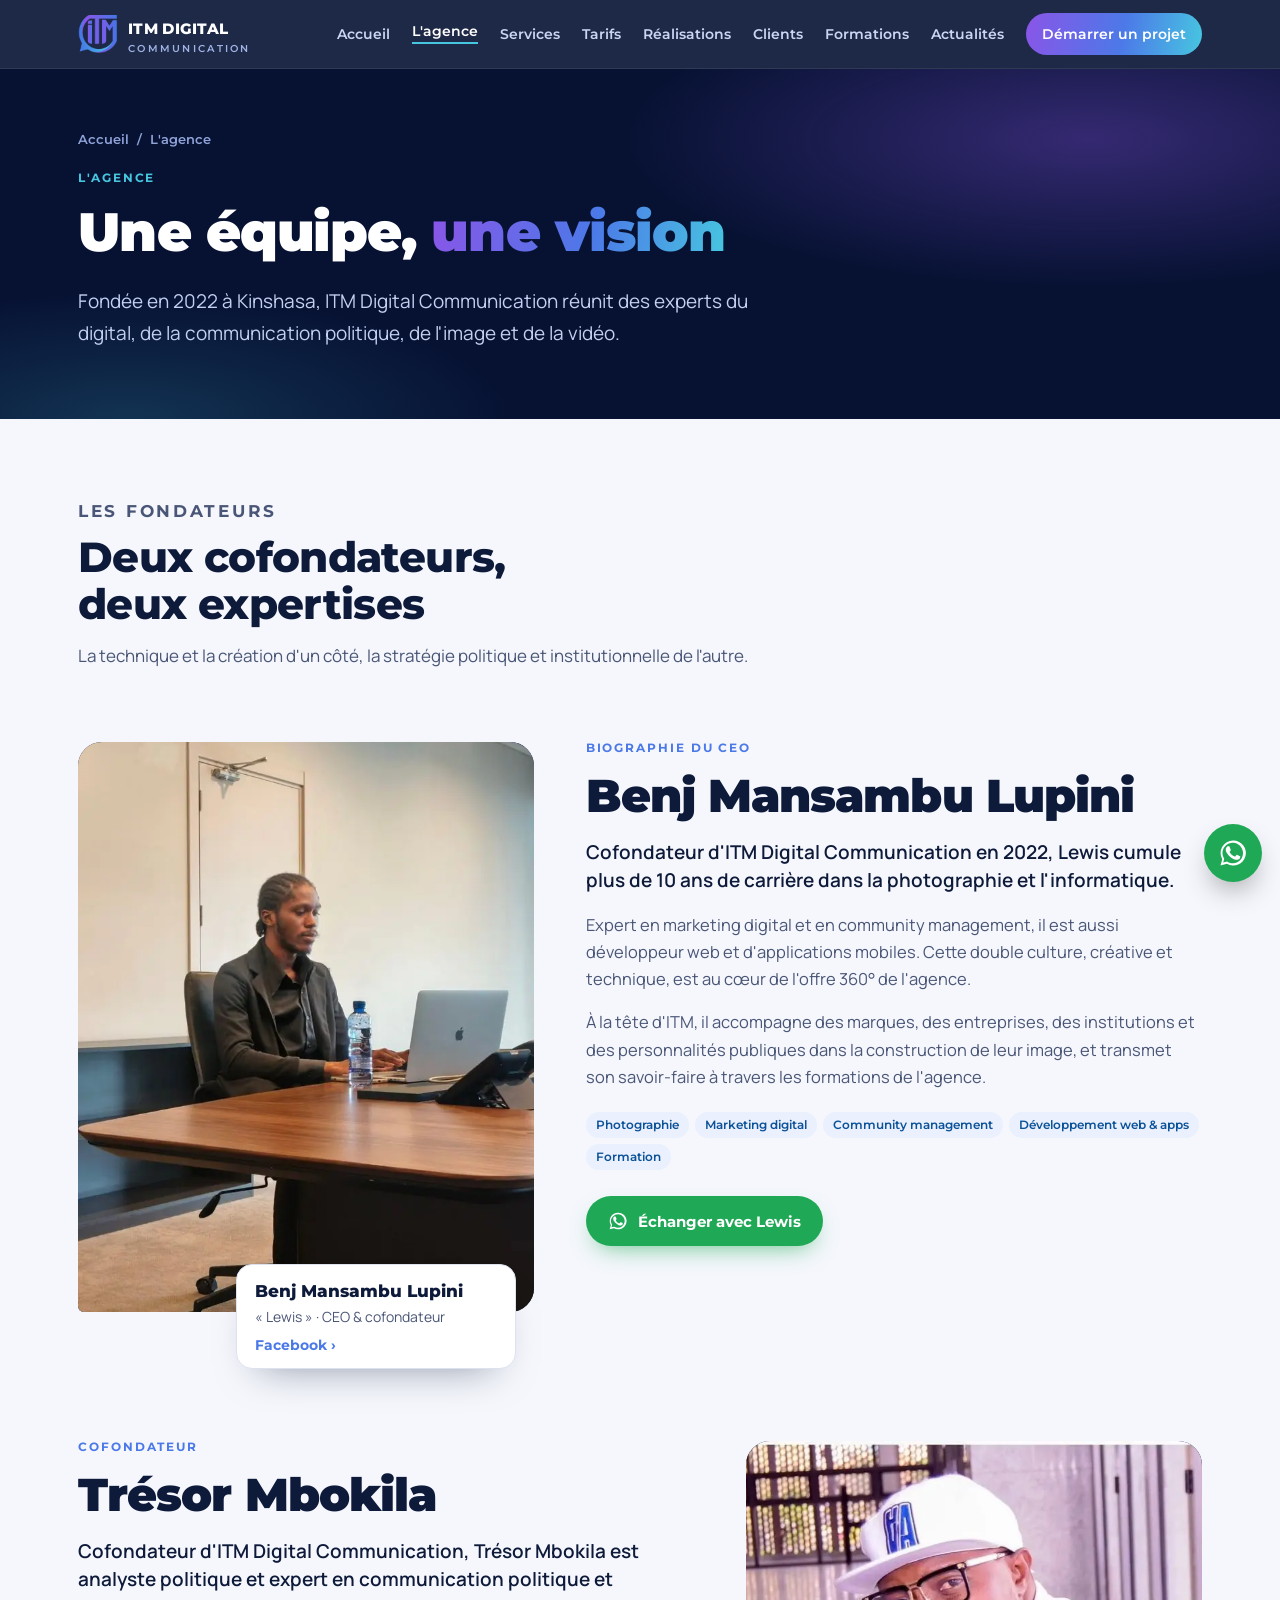
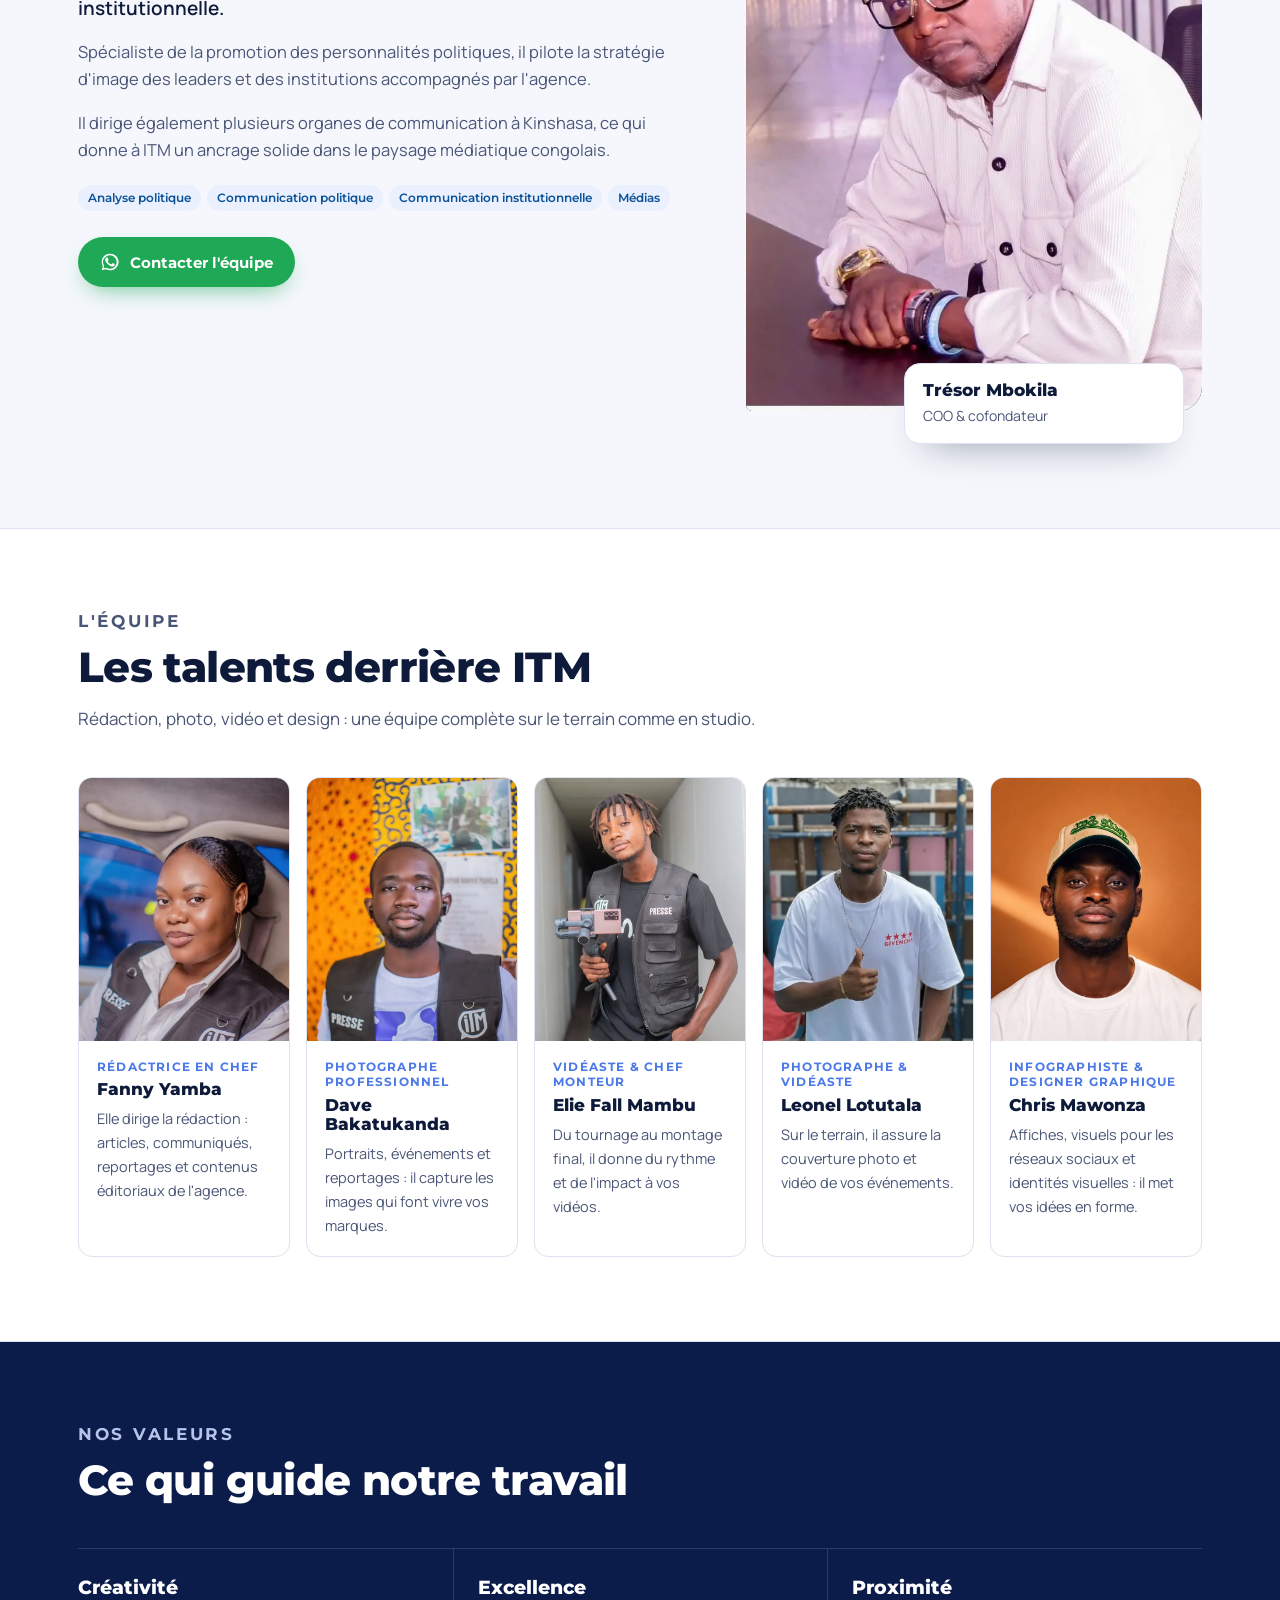
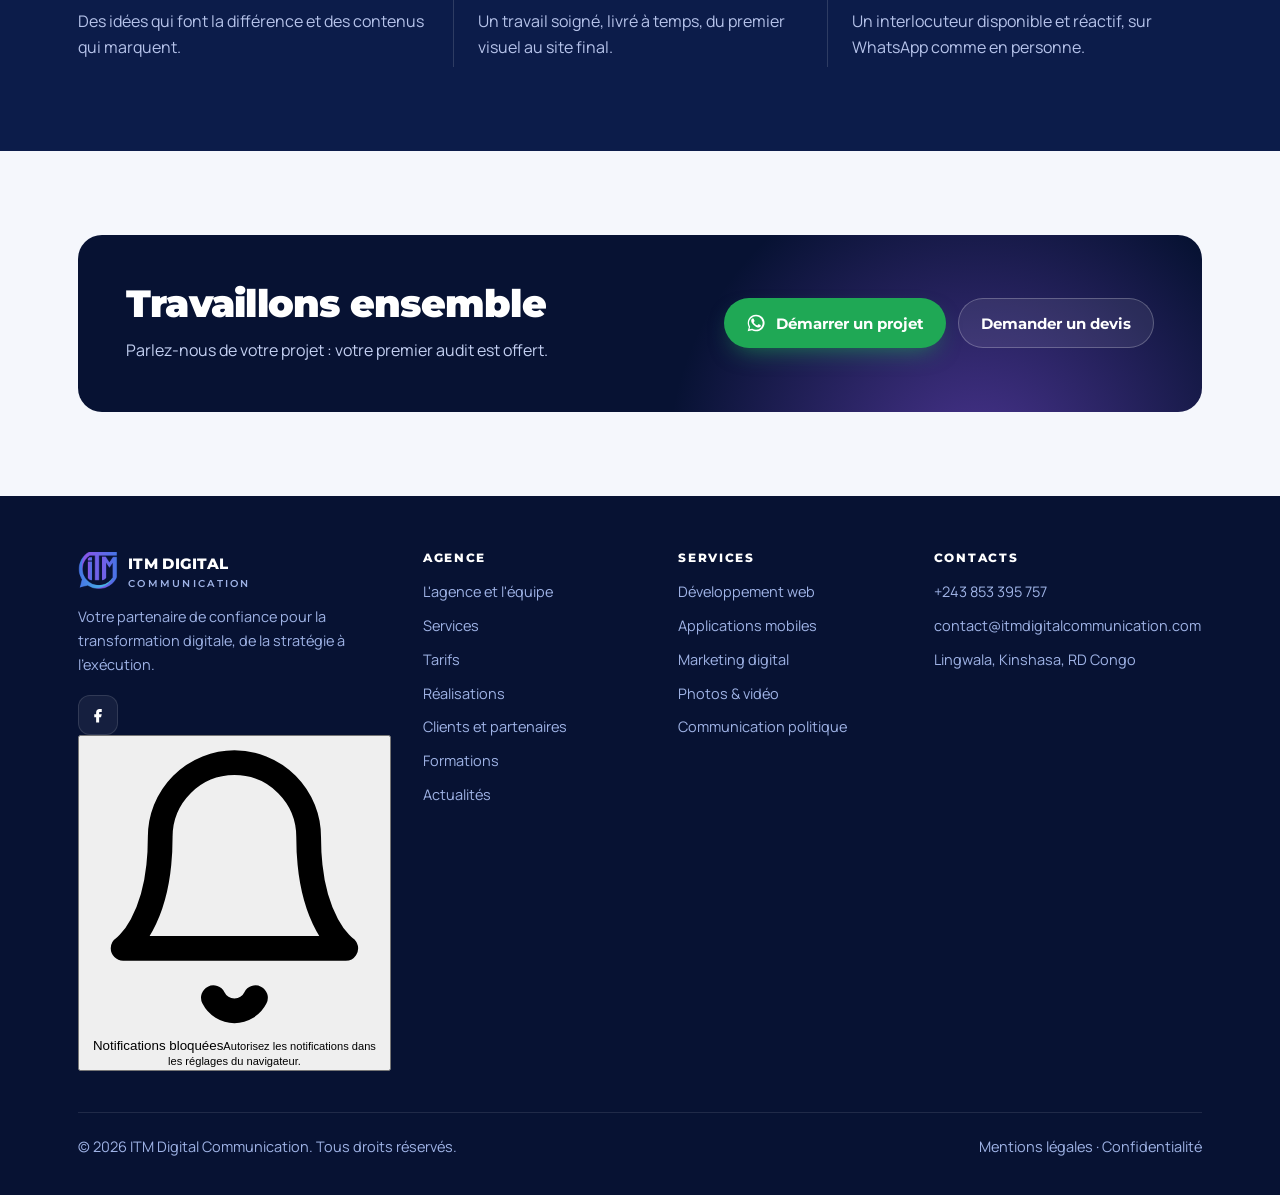
==== commit b74a8225: "Nouveau service : distribution musicale (singles, EP, albums, label) Co-Authored-By: Claude Opus 5.5" ====
--- a/a-propos/index.html
+++ b/a-propos/index.html
@@ -24,7 +24,7 @@
 <link rel="preconnect" href="https://fonts.googleapis.com">
 <link rel="preconnect" href="https://fonts.gstatic.com" crossorigin>
 <link rel="stylesheet" href="https://fonts.googleapis.com/css2?family=Montserrat:wght@500;700;800;900&family=Manrope:wght@400;500;600;700&display=swap">
-<link rel="stylesheet" href="../assets/style.css?v=c224fc9b">
+<link rel="stylesheet" href="../assets/style.css?v=8531199f">
 <script type="application/ld+json">{"@context": "https://schema.org", "@type": "ProfessionalService", "name": "ITM Digital Communication", "url": "https://itmdigitalcommunication.com/", "logo": "https://itmdigitalcommunication.com/assets/itm-logo.png", "image": "https://itmdigitalcommunication.com/assets/itm-logo.png", "email": "contact@itmdigitalcommunication.com", "telephone": "+243853395757", "priceRange": "$$", "address": {"@type": "PostalAddress", "addressLocality": "Lingwala, Kinshasa", "addressCountry": "CD"}, "areaServed": "République démocratique du Congo", "sameAs": ["https://www.facebook.com/benjmansambu1"], "foundingDate": "2022", "founder": [{"@type": "Person", "name": "Benj Mansambu Lupini", "jobTitle": "CEO"}, {"@type": "Person", "name": "Trésor Mbokila", "jobTitle": "COO"}], "description": "Agence 360° : marketing digital, sites web, applications mobiles, photo et vidéo, communication politique et de marque."}</script><script type="application/ld+json">{"@context": "https://schema.org", "@graph": [{"@type": "Person", "name": "Benj Mansambu Lupini", "alternateName": "Lewis", "jobTitle": "CEO et cofondateur", "worksFor": {"@type": "Organization", "name": "ITM Digital Communication"}, "sameAs": ["https://www.facebook.com/benjmansambu1"], "image": "https://itmdigitalcommunication.com/assets/img/team/ceo.webp"}, {"@type": "Person", "name": "Trésor Mbokila", "jobTitle": "COO et cofondateur", "worksFor": {"@type": "Organization", "name": "ITM Digital Communication"}, "image": "https://itmdigitalcommunication.com/assets/img/team/coo.webp"}, {"@type": "Person", "name": "Fanny Yamba", "jobTitle": "Rédactrice en chef", "worksFor": {"@type": "Organization", "name": "ITM Digital Communication"}}, {"@type": "Person", "name": "Dave Bakatukanda", "jobTitle": "Photographe professionnel", "worksFor": {"@type": "Organization", "name": "ITM Digital Communication"}}, {"@type": "Person", "name": "Elie Fall Mambu", "jobTitle": "Vidéaste & chef monteur", "worksFor": {"@type": "Organization", "name": "ITM Digital Communication"}}, {"@type": "Person", "name": "Leonel Lotutala", "jobTitle": "Photographe & vidéaste", "worksFor": {"@type": "Organization", "name": "ITM Digital Communication"}}, {"@type": "Person", "name": "Chris Mawonza", "jobTitle": "Infographiste & designer graphique", "worksFor": {"@type": "Organization", "name": "ITM Digital Communication"}}]}</script>
 </head>
 <body>
@@ -115,6 +115,6 @@
   <div class="fbottom"><span>© <span class="yr">2026</span> ITM Digital Communication. Tous droits réservés.</span><span><a href="../mentions-legales/">Mentions légales</a> · <a href="../politique-de-confidentialite/">Confidentialité</a></span></div>
 </div></footer>
 <a class="fab" data-wa="Bonjour ITM Digital !" href="https://wa.me/243853395757" aria-label="Nous écrire sur WhatsApp"><svg viewBox="0 0 24 24" fill="currentColor" aria-hidden="true"><path d="M17.5 14.4c-.3-.1-1.7-.8-2-.9-.3-.1-.5-.1-.7.1-.2.3-.8.9-.9 1.1-.2.2-.3.2-.6.1-.3-.1-1.2-.5-2.3-1.4-.9-.8-1.4-1.7-1.6-2-.2-.3 0-.5.1-.6l.4-.5c.1-.2.2-.3.3-.5.1-.2 0-.4 0-.5l-.9-2.2c-.2-.6-.5-.5-.7-.5h-.6c-.2 0-.5.1-.8.4-.3.3-1 1-1 2.4s1 2.8 1.2 3c.1.2 2 3.1 4.9 4.3.7.3 1.2.5 1.6.6.7.2 1.3.2 1.8.1.6-.1 1.7-.7 1.9-1.4.2-.7.2-1.2.2-1.4-.1-.1-.3-.2-.6-.3zM12 2a10 10 0 0 0-8.6 15l-1.4 5 5.2-1.4A10 10 0 1 0 12 2zm0 18.2c-1.6 0-3.1-.4-4.4-1.2l-.3-.2-3.1.8.8-3-.2-.3A8.2 8.2 0 1 1 12 20.2z"/></svg></a>
-<script src="../assets/site.js?v=61c89bae"></script>
+<script src="../assets/site.js?v=e9adec23"></script>
 </body>
 </html>
--- a/assets/style.css
+++ b/assets/style.css
@@ -534,6 +534,13 @@
 .momo-copy{min-height:36px;padding:0 12px;border-radius:10px;border:1px solid var(--line);background:var(--paper);font:700 13px/1 var(--f-display);color:var(--ink);cursor:pointer}
 .momo-ref{display:block;margin-top:10px;font-size:13px;color:var(--ink-soft);overflow-wrap:anywhere}
 
+/* Carte large (nouveau service) */
+.svc.wide{grid-column:1/-1;display:flex;flex-wrap:wrap;align-items:center;gap:14px 22px}
+.svc.wide .ico{margin:0}
+.svc.wide > div:nth-child(2){display:grid;gap:4px}
+.svc.wide p{flex:1;min-width:220px;margin:0}
+.svc.wide .link{white-space:nowrap}
+
 /* Bandeau « Installer l'application » */
 .install{position:fixed;left:max(12px,env(safe-area-inset-left,0px));right:max(84px,calc(env(safe-area-inset-right,0px) + 84px));bottom:max(14px,calc(env(safe-area-inset-bottom,0px) + 10px));z-index:55;max-width:460px;display:flex;align-items:center;gap:12px;padding:12px 12px 12px 14px;border-radius:18px;background:var(--navy-800);color:#fff;border:1px solid rgba(71,198,224,.45);box-shadow:0 18px 40px -14px rgba(0,0,0,.6),0 0 0 4px rgba(76,121,232,.15);transform:translateY(140%);opacity:0;transition:transform .3s ease,opacity .3s ease}
 .install.on{transform:none;opacity:1}
@@ -545,15 +552,3 @@
 .install-x{flex:none;width:32px;height:32px;border-radius:50%;border:0;background:rgba(255,255,255,.1);color:#fff;font-size:20px;line-height:1;cursor:pointer}
 @media (max-width:420px){.install{right:max(12px,env(safe-area-inset-right,0px));bottom:max(84px,calc(env(safe-area-inset-bottom,0px) + 80px))}}
 @media (prefers-reduced-motion:reduce){.install{transition:none}}
-
-/* Bouton « Recevoir les nouveaux articles » */
-.push-btn{display:inline-grid;grid-template-columns:auto 1fr;align-items:center;column-gap:10px;row-gap:4px;min-height:46px;padding:10px 18px;border-radius:999px;font:700 14px/1.2 var(--f-display);cursor:pointer;text-align:left;max-width:100%}
-.push-btn svg{width:18px;height:18px;flex:none}
-.push-btn small{grid-column:1/-1;font:500 12.5px/1.4 var(--f-body);opacity:.85}
-.push-btn:has(small){border-radius:18px}
-.push-btn:disabled{opacity:.7;cursor:progress}
-.push-dark{margin-top:18px;background:rgba(255,255,255,.06);color:#fff;border:1px solid rgba(255,255,255,.18)}
-.push-light{background:var(--white);color:var(--ink);border:1px solid var(--line)}
-.push-btn[data-state="on"] svg{color:var(--cyan)}
-.push-light[data-state="on"] svg{color:var(--blue)}
-.push-btn[data-state="on"]{border-color:var(--cyan)}
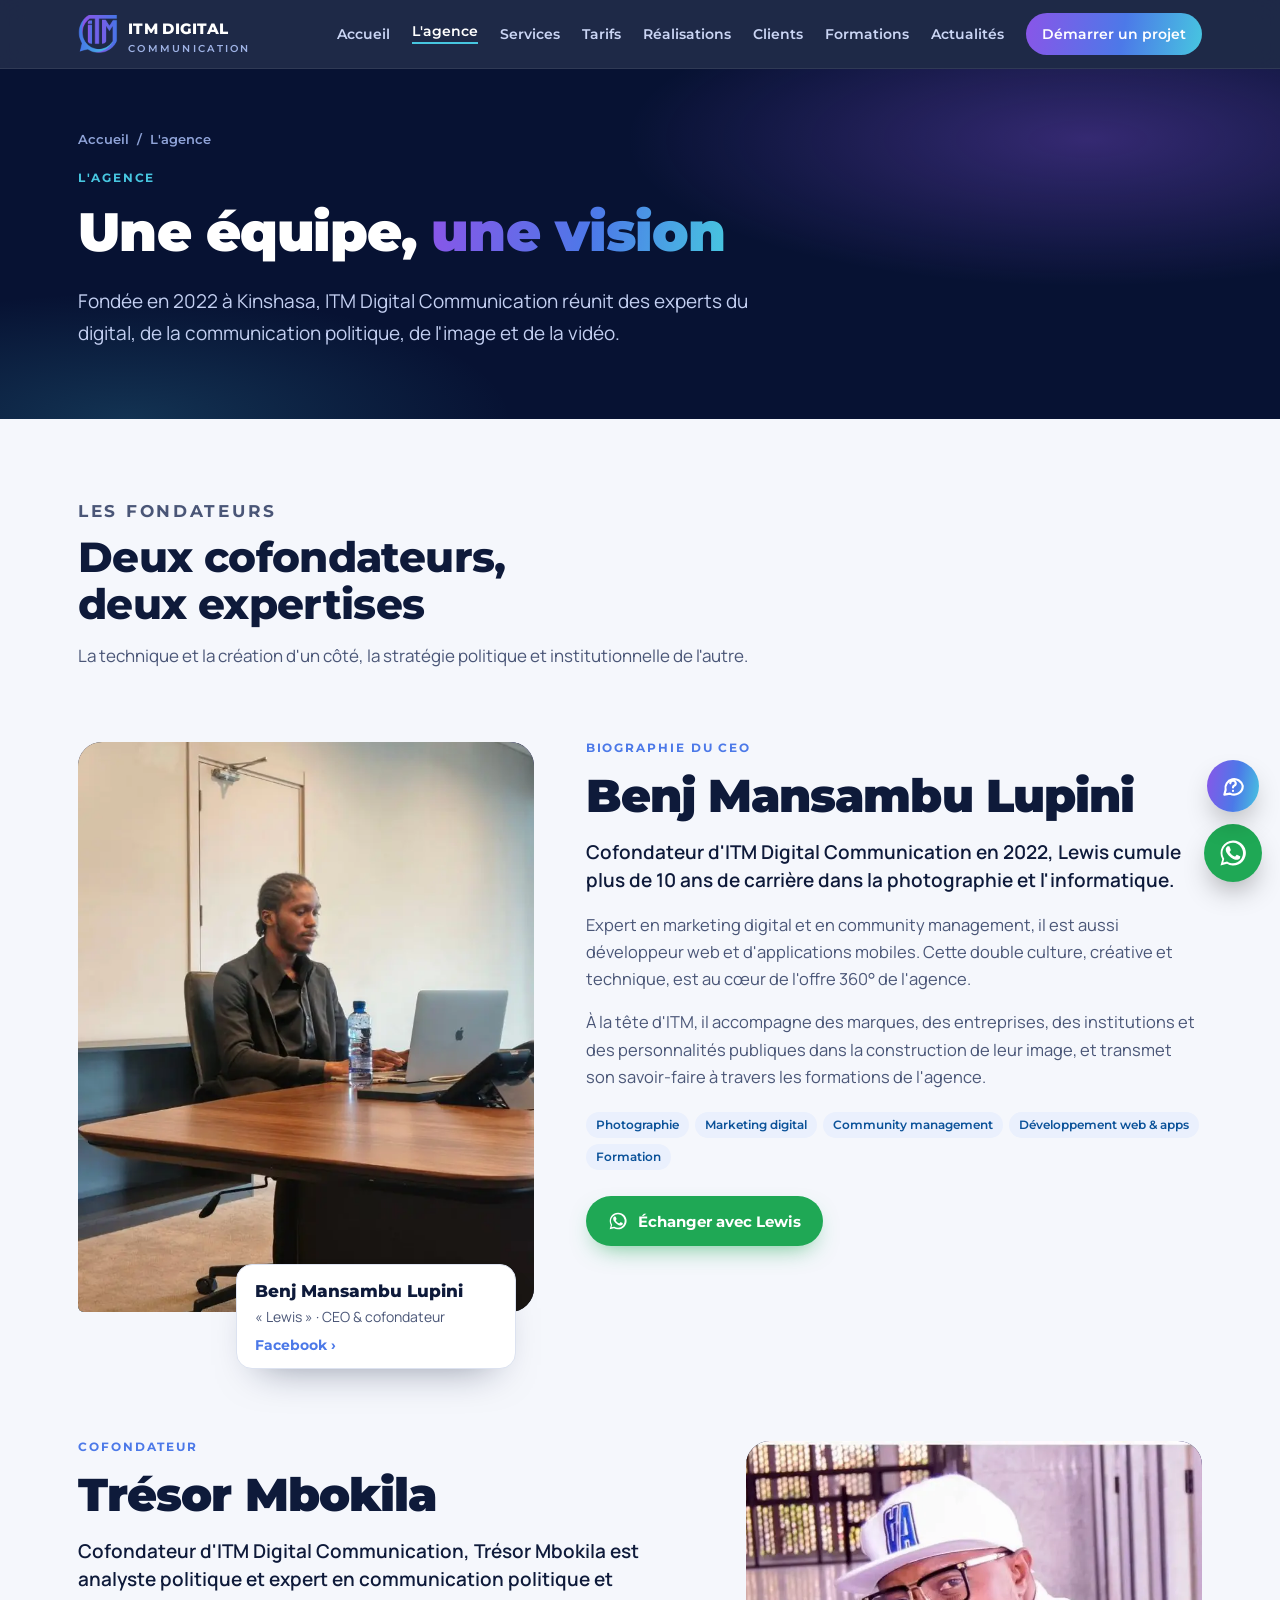
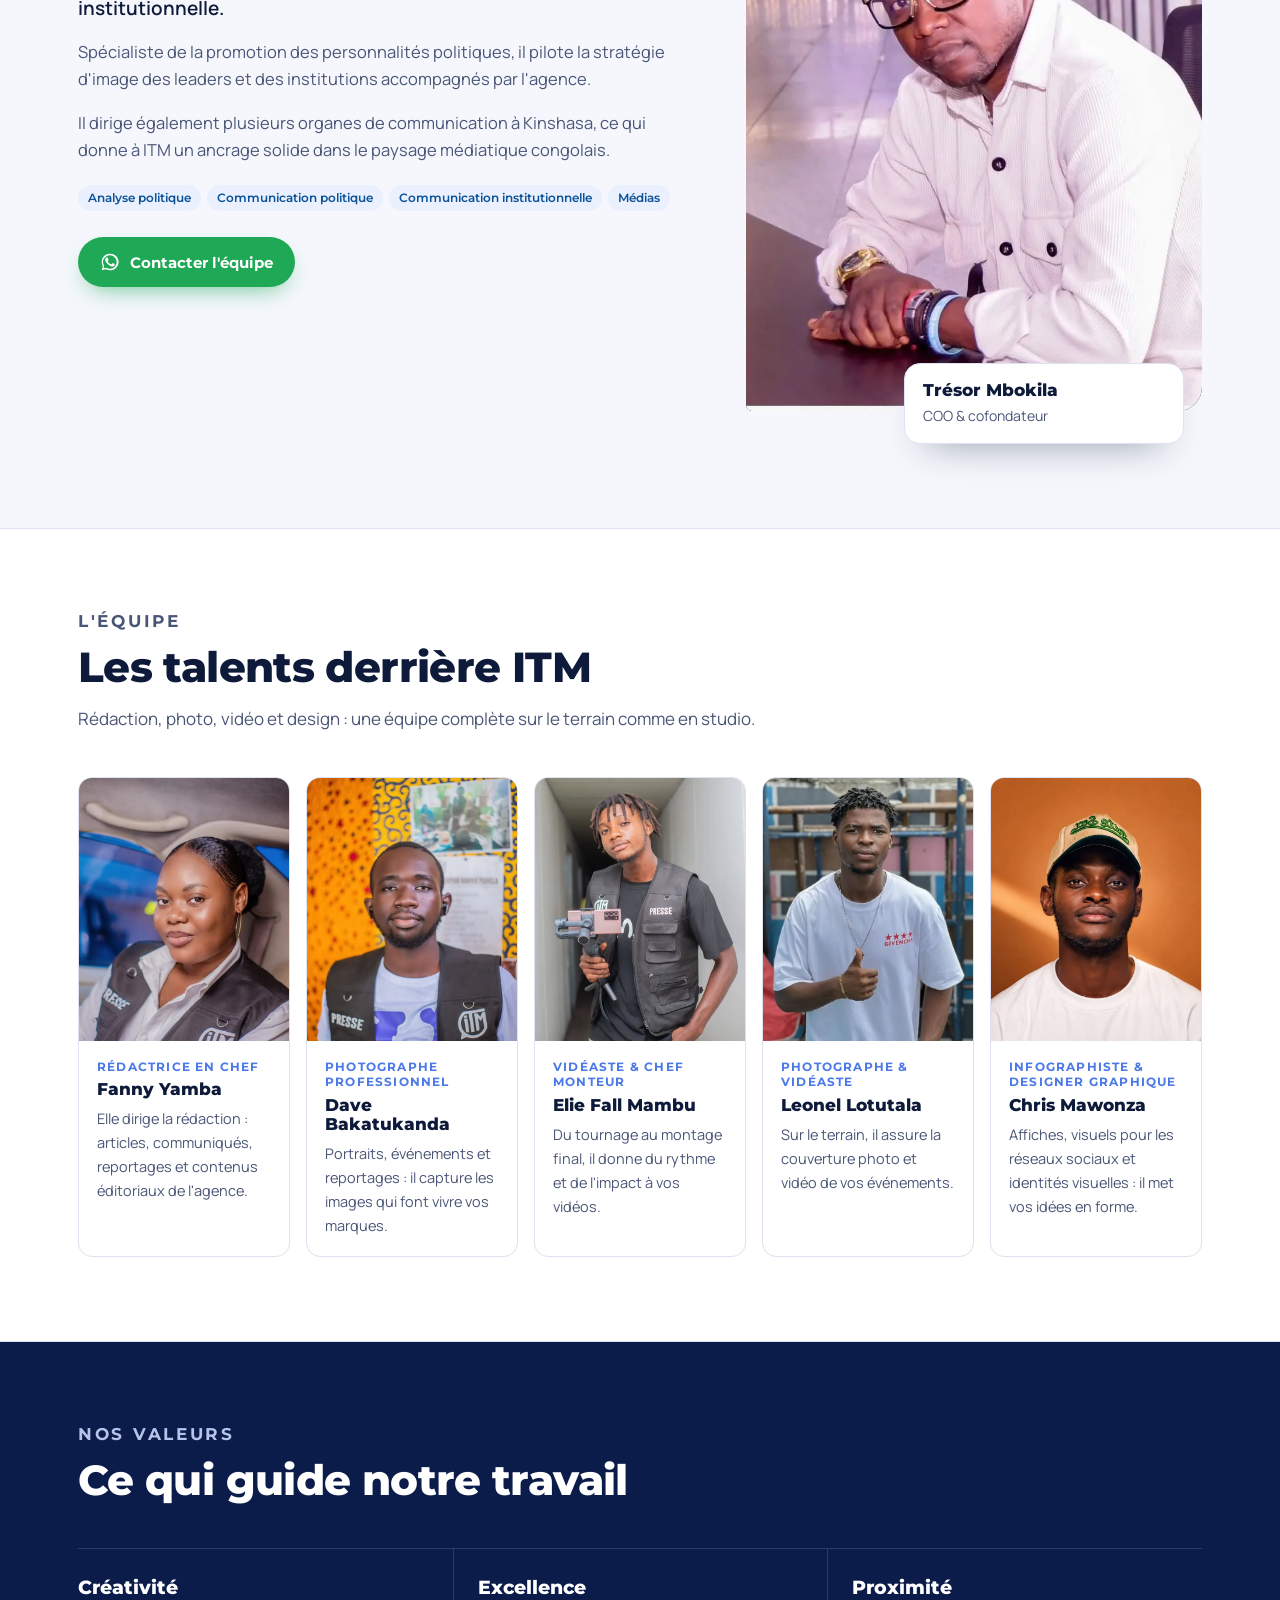
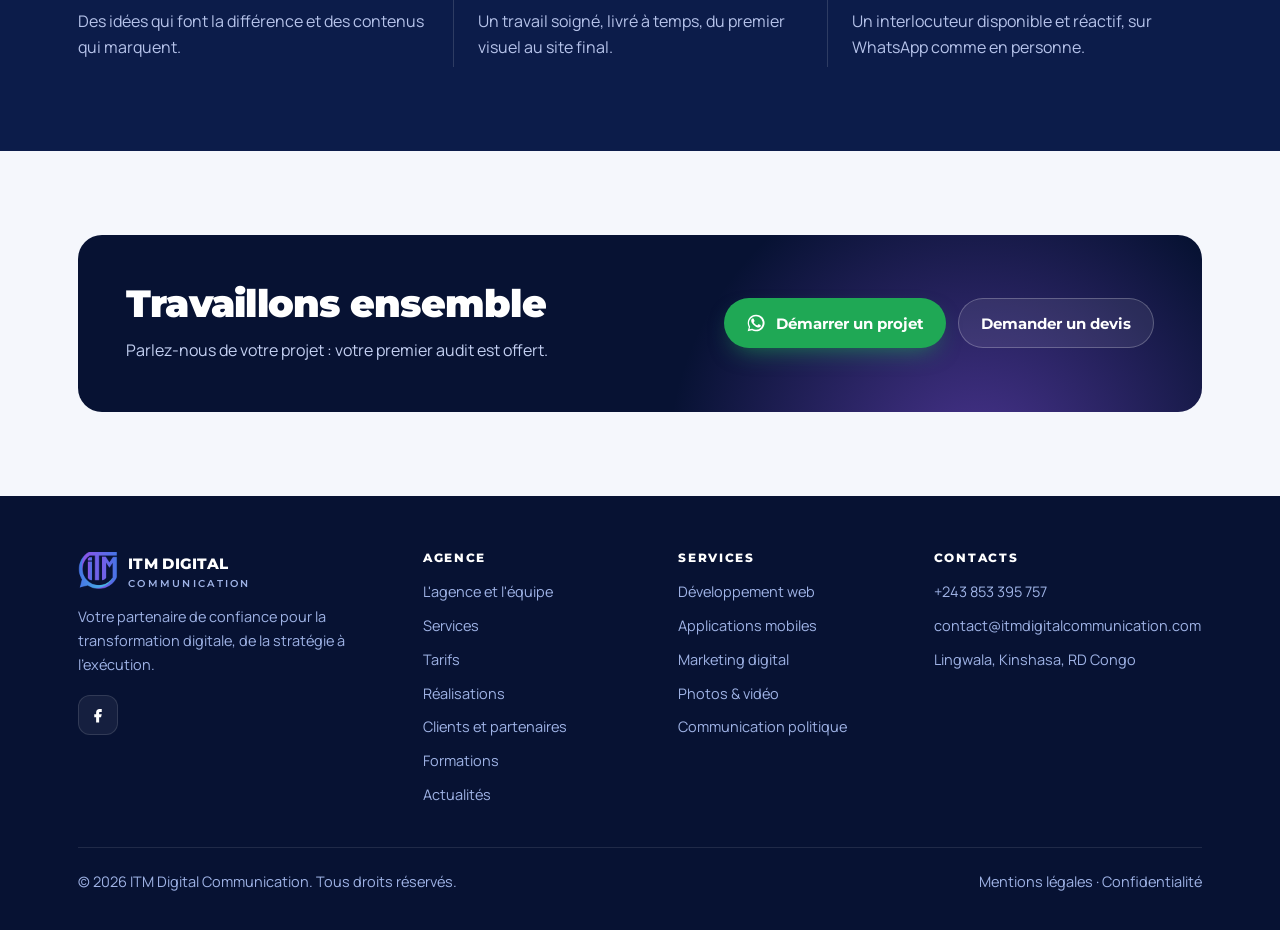
==== commit 19c6178e: "Assistant du site : recherche guidée dans les services, tarifs et formations Co-Authored-By: Claude " ====
--- a/a-propos/index.html
+++ b/a-propos/index.html
@@ -24,7 +24,7 @@
 <link rel="preconnect" href="https://fonts.googleapis.com">
 <link rel="preconnect" href="https://fonts.gstatic.com" crossorigin>
 <link rel="stylesheet" href="https://fonts.googleapis.com/css2?family=Montserrat:wght@500;700;800;900&family=Manrope:wght@400;500;600;700&display=swap">
-<link rel="stylesheet" href="../assets/style.css?v=8531199f">
+<link rel="stylesheet" href="../assets/style.css?v=bdfbe7b0">
 <script type="application/ld+json">{"@context": "https://schema.org", "@type": "ProfessionalService", "name": "ITM Digital Communication", "url": "https://itmdigitalcommunication.com/", "logo": "https://itmdigitalcommunication.com/assets/itm-logo.png", "image": "https://itmdigitalcommunication.com/assets/itm-logo.png", "email": "contact@itmdigitalcommunication.com", "telephone": "+243853395757", "priceRange": "$$", "address": {"@type": "PostalAddress", "addressLocality": "Lingwala, Kinshasa", "addressCountry": "CD"}, "areaServed": "République démocratique du Congo", "sameAs": ["https://www.facebook.com/benjmansambu1"], "foundingDate": "2022", "founder": [{"@type": "Person", "name": "Benj Mansambu Lupini", "jobTitle": "CEO"}, {"@type": "Person", "name": "Trésor Mbokila", "jobTitle": "COO"}], "description": "Agence 360° : marketing digital, sites web, applications mobiles, photo et vidéo, communication politique et de marque."}</script><script type="application/ld+json">{"@context": "https://schema.org", "@graph": [{"@type": "Person", "name": "Benj Mansambu Lupini", "alternateName": "Lewis", "jobTitle": "CEO et cofondateur", "worksFor": {"@type": "Organization", "name": "ITM Digital Communication"}, "sameAs": ["https://www.facebook.com/benjmansambu1"], "image": "https://itmdigitalcommunication.com/assets/img/team/ceo.webp"}, {"@type": "Person", "name": "Trésor Mbokila", "jobTitle": "COO et cofondateur", "worksFor": {"@type": "Organization", "name": "ITM Digital Communication"}, "image": "https://itmdigitalcommunication.com/assets/img/team/coo.webp"}, {"@type": "Person", "name": "Fanny Yamba", "jobTitle": "Rédactrice en chef", "worksFor": {"@type": "Organization", "name": "ITM Digital Communication"}}, {"@type": "Person", "name": "Dave Bakatukanda", "jobTitle": "Photographe professionnel", "worksFor": {"@type": "Organization", "name": "ITM Digital Communication"}}, {"@type": "Person", "name": "Elie Fall Mambu", "jobTitle": "Vidéaste & chef monteur", "worksFor": {"@type": "Organization", "name": "ITM Digital Communication"}}, {"@type": "Person", "name": "Leonel Lotutala", "jobTitle": "Photographe & vidéaste", "worksFor": {"@type": "Organization", "name": "ITM Digital Communication"}}, {"@type": "Person", "name": "Chris Mawonza", "jobTitle": "Infographiste & designer graphique", "worksFor": {"@type": "Organization", "name": "ITM Digital Communication"}}]}</script>
 </head>
 <body>
@@ -115,6 +115,6 @@
   <div class="fbottom"><span>© <span class="yr">2026</span> ITM Digital Communication. Tous droits réservés.</span><span><a href="../mentions-legales/">Mentions légales</a> · <a href="../politique-de-confidentialite/">Confidentialité</a></span></div>
 </div></footer>
 <a class="fab" data-wa="Bonjour ITM Digital !" href="https://wa.me/243853395757" aria-label="Nous écrire sur WhatsApp"><svg viewBox="0 0 24 24" fill="currentColor" aria-hidden="true"><path d="M17.5 14.4c-.3-.1-1.7-.8-2-.9-.3-.1-.5-.1-.7.1-.2.3-.8.9-.9 1.1-.2.2-.3.2-.6.1-.3-.1-1.2-.5-2.3-1.4-.9-.8-1.4-1.7-1.6-2-.2-.3 0-.5.1-.6l.4-.5c.1-.2.2-.3.3-.5.1-.2 0-.4 0-.5l-.9-2.2c-.2-.6-.5-.5-.7-.5h-.6c-.2 0-.5.1-.8.4-.3.3-1 1-1 2.4s1 2.8 1.2 3c.1.2 2 3.1 4.9 4.3.7.3 1.2.5 1.6.6.7.2 1.3.2 1.8.1.6-.1 1.7-.7 1.9-1.4.2-.7.2-1.2.2-1.4-.1-.1-.3-.2-.6-.3zM12 2a10 10 0 0 0-8.6 15l-1.4 5 5.2-1.4A10 10 0 1 0 12 2zm0 18.2c-1.6 0-3.1-.4-4.4-1.2l-.3-.2-3.1.8.8-3-.2-.3A8.2 8.2 0 1 1 12 20.2z"/></svg></a>
-<script src="../assets/site.js?v=e9adec23"></script>
+<script src="../assets/site.js?v=ce944053" data-kb="cb762790"></script>
 </body>
 </html>
--- a/assets/style.css
+++ b/assets/style.css
@@ -552,3 +552,38 @@
 .install-x{flex:none;width:32px;height:32px;border-radius:50%;border:0;background:rgba(255,255,255,.1);color:#fff;font-size:20px;line-height:1;cursor:pointer}
 @media (max-width:420px){.install{right:max(12px,env(safe-area-inset-right,0px));bottom:max(84px,calc(env(safe-area-inset-bottom,0px) + 80px))}}
 @media (prefers-reduced-motion:reduce){.install{transition:none}}
+
+/* Assistant du site */
+.ask-fab{position:fixed;right:max(21px,calc(env(safe-area-inset-right,0px) + 15px));bottom:max(88px,calc(env(safe-area-inset-bottom,0px) + 82px));z-index:50;width:52px;height:52px;border-radius:50%;border:0;cursor:pointer;background:var(--grad);color:#fff;display:grid;place-items:center;box-shadow:0 14px 30px -10px rgba(0,0,0,.45)}
+.ask-fab svg{width:26px;height:26px}
+.ask-fab.on{outline:3px solid rgba(76,121,232,.35)}
+.ask{position:fixed;z-index:58;right:max(18px,calc(env(safe-area-inset-right,0px) + 12px));bottom:max(150px,calc(env(safe-area-inset-bottom,0px) + 144px));width:min(380px,calc(100vw - 36px));height:min(540px,calc(100dvh - 240px));display:flex;flex-direction:column;background:var(--paper);color:var(--ink);border:1px solid var(--line);border-radius:20px;overflow:hidden;box-shadow:0 30px 70px -20px rgba(7,18,51,.55)}
+.ask-head{display:flex;align-items:center;gap:12px;padding:14px 14px 14px 16px;background:var(--navy-900);color:#fff}
+.ask-head > div{flex:1;display:grid;gap:2px;min-width:0}
+.ask-head b{font:800 15px/1.2 var(--f-display)}
+.ask-head small{font-size:12px;color:#9fb3e6}
+.ask-ico{width:36px;height:36px;border-radius:11px;background:var(--grad);display:grid;place-items:center;flex:none}
+.ask-ico svg{width:20px;height:20px}
+.ask-x{flex:none;width:36px;height:36px;border-radius:50%;border:0;background:rgba(255,255,255,.1);color:#fff;font-size:22px;line-height:1;cursor:pointer}
+.ask-log{flex:1;overflow-y:auto;overscroll-behavior:contain;padding:14px;display:flex;flex-direction:column;gap:10px}
+.ask-msg{max-width:92%;font-size:14px;line-height:1.5;display:grid;gap:8px}
+.ask-msg.bot{align-self:flex-start;width:92%}
+.ask-msg.bot > p{background:var(--white);border:1px solid var(--line);border-radius:14px 14px 14px 4px;padding:10px 12px;margin:0;justify-self:start}
+.ask-msg.bot > p.ask-sub{background:none;border:0;padding:2px 2px 0;color:var(--ink-soft);font-size:13px}
+.ask-msg.me{align-self:flex-end;background:var(--blue);color:#fff;border-radius:14px 14px 4px 14px;padding:9px 12px;overflow-wrap:anywhere}
+.ask-msg .btn{justify-self:start}
+.ask-card{display:grid;gap:4px;padding:12px 14px;background:var(--white);border:1px solid var(--line);border-radius:14px;text-decoration:none;color:var(--ink)}
+.ask-card:hover{border-color:#b9c6ee}
+.ask-card b{font:800 15px/1.25 var(--f-display)}
+.ask-card em{font-style:normal;font:800 14px/1.3 var(--f-display);color:var(--blue)}
+.ask-card span{color:var(--ink-soft);font-size:13px}
+.ask-card i{font-style:normal;font:700 13px/1 var(--f-display);color:var(--blue);margin-top:4px}
+.ask-card .ask-tag{font:800 10px/1 var(--f-display);letter-spacing:.12em;text-transform:uppercase;color:var(--ink-soft)}
+.ask-chips{display:flex;flex-wrap:wrap;gap:6px}
+.ask-chips button{min-height:36px;padding:0 12px;border-radius:999px;border:1px solid var(--line);background:var(--white);color:var(--ink);font:700 13px/1 var(--f-display);cursor:pointer}
+.ask-chips button:hover{border-color:var(--blue);color:var(--blue)}
+.ask-form{display:flex;gap:8px;padding:10px;border-top:1px solid var(--line);background:var(--white)}
+.ask-form input{flex:1;min-width:0;min-height:44px;padding:0 14px;border-radius:12px;border:1px solid var(--line);background:var(--paper);color:var(--ink);font:500 16px/1 var(--f-body, inherit)}
+.ask-form .btn{min-height:44px;flex:none}
+@media (max-width:520px){.ask{left:0;right:0;bottom:0;width:auto;height:min(78dvh,620px);border-radius:20px 20px 0 0;border-bottom:0;z-index:62}.ask-form{padding-bottom:calc(10px + env(safe-area-inset-bottom,0px))}}
+@media (max-width:420px){.install{right:max(84px,calc(env(safe-area-inset-right,0px) + 84px))}}
